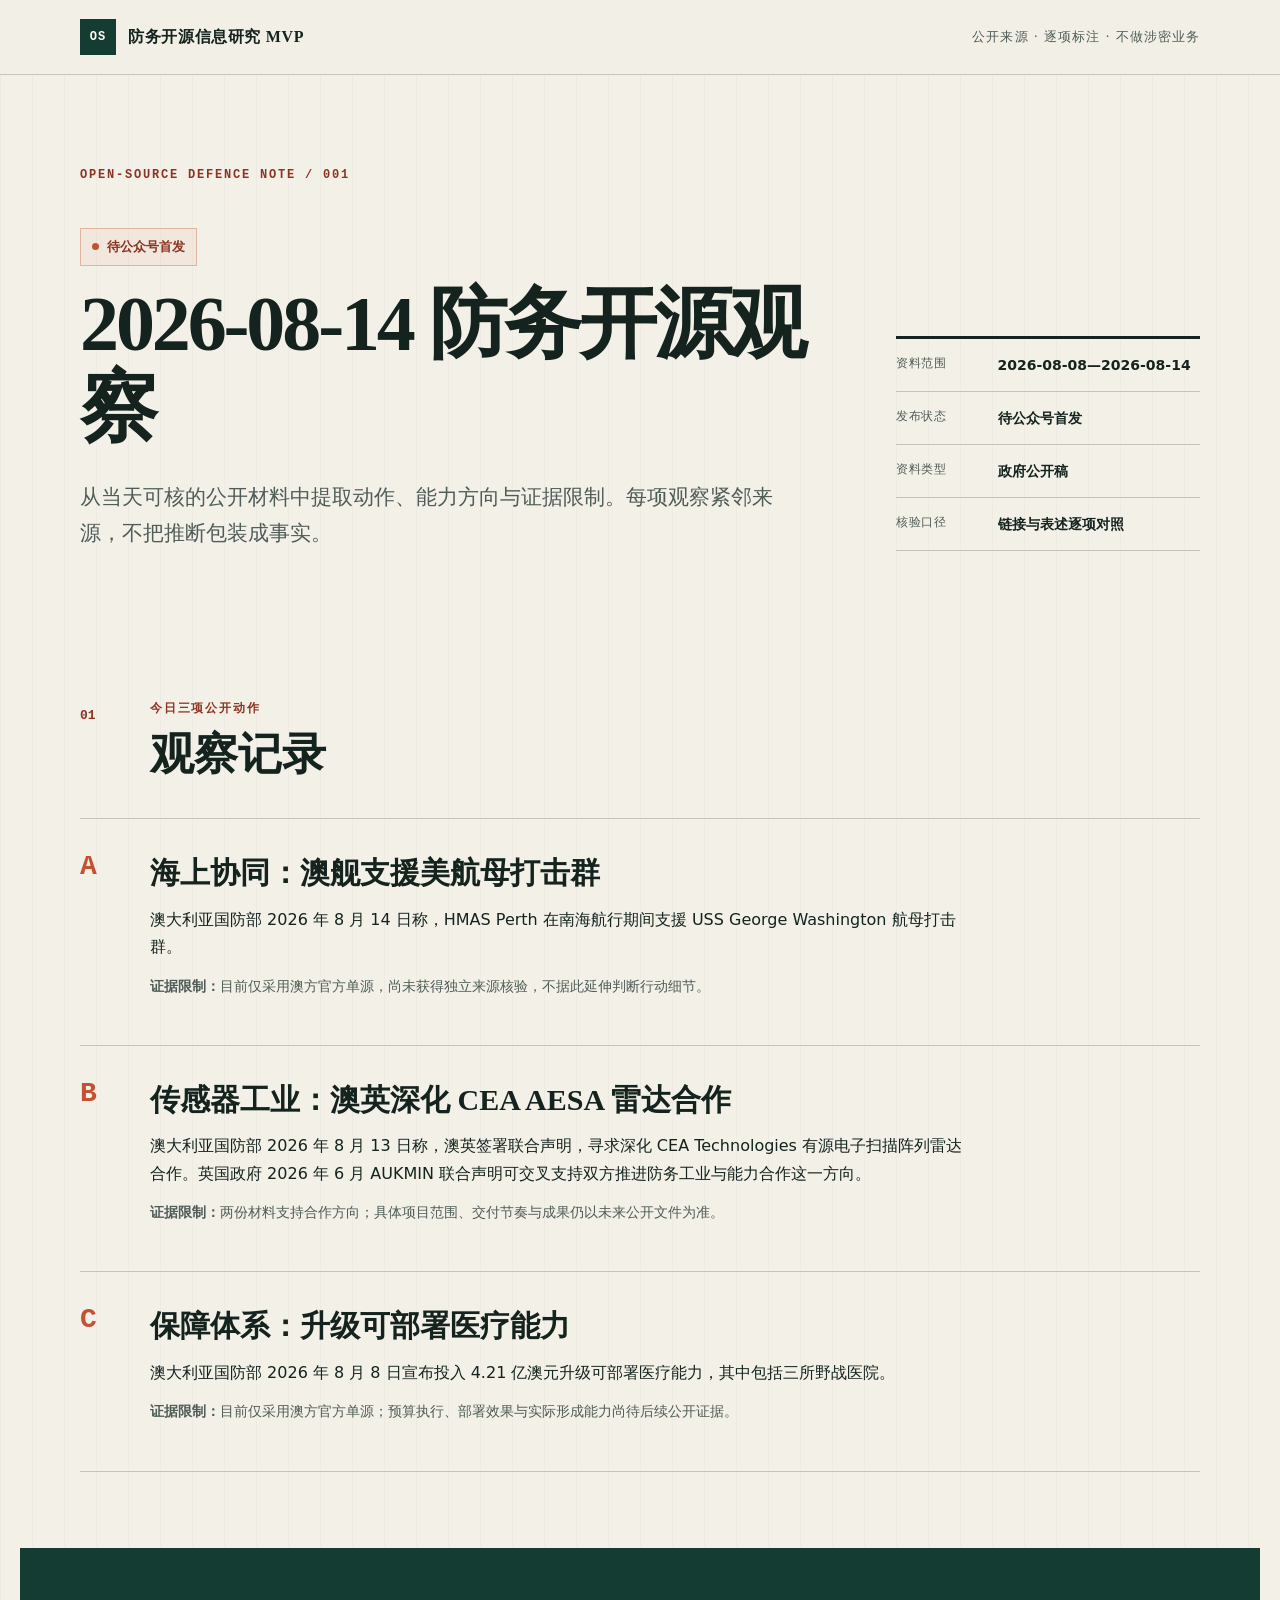
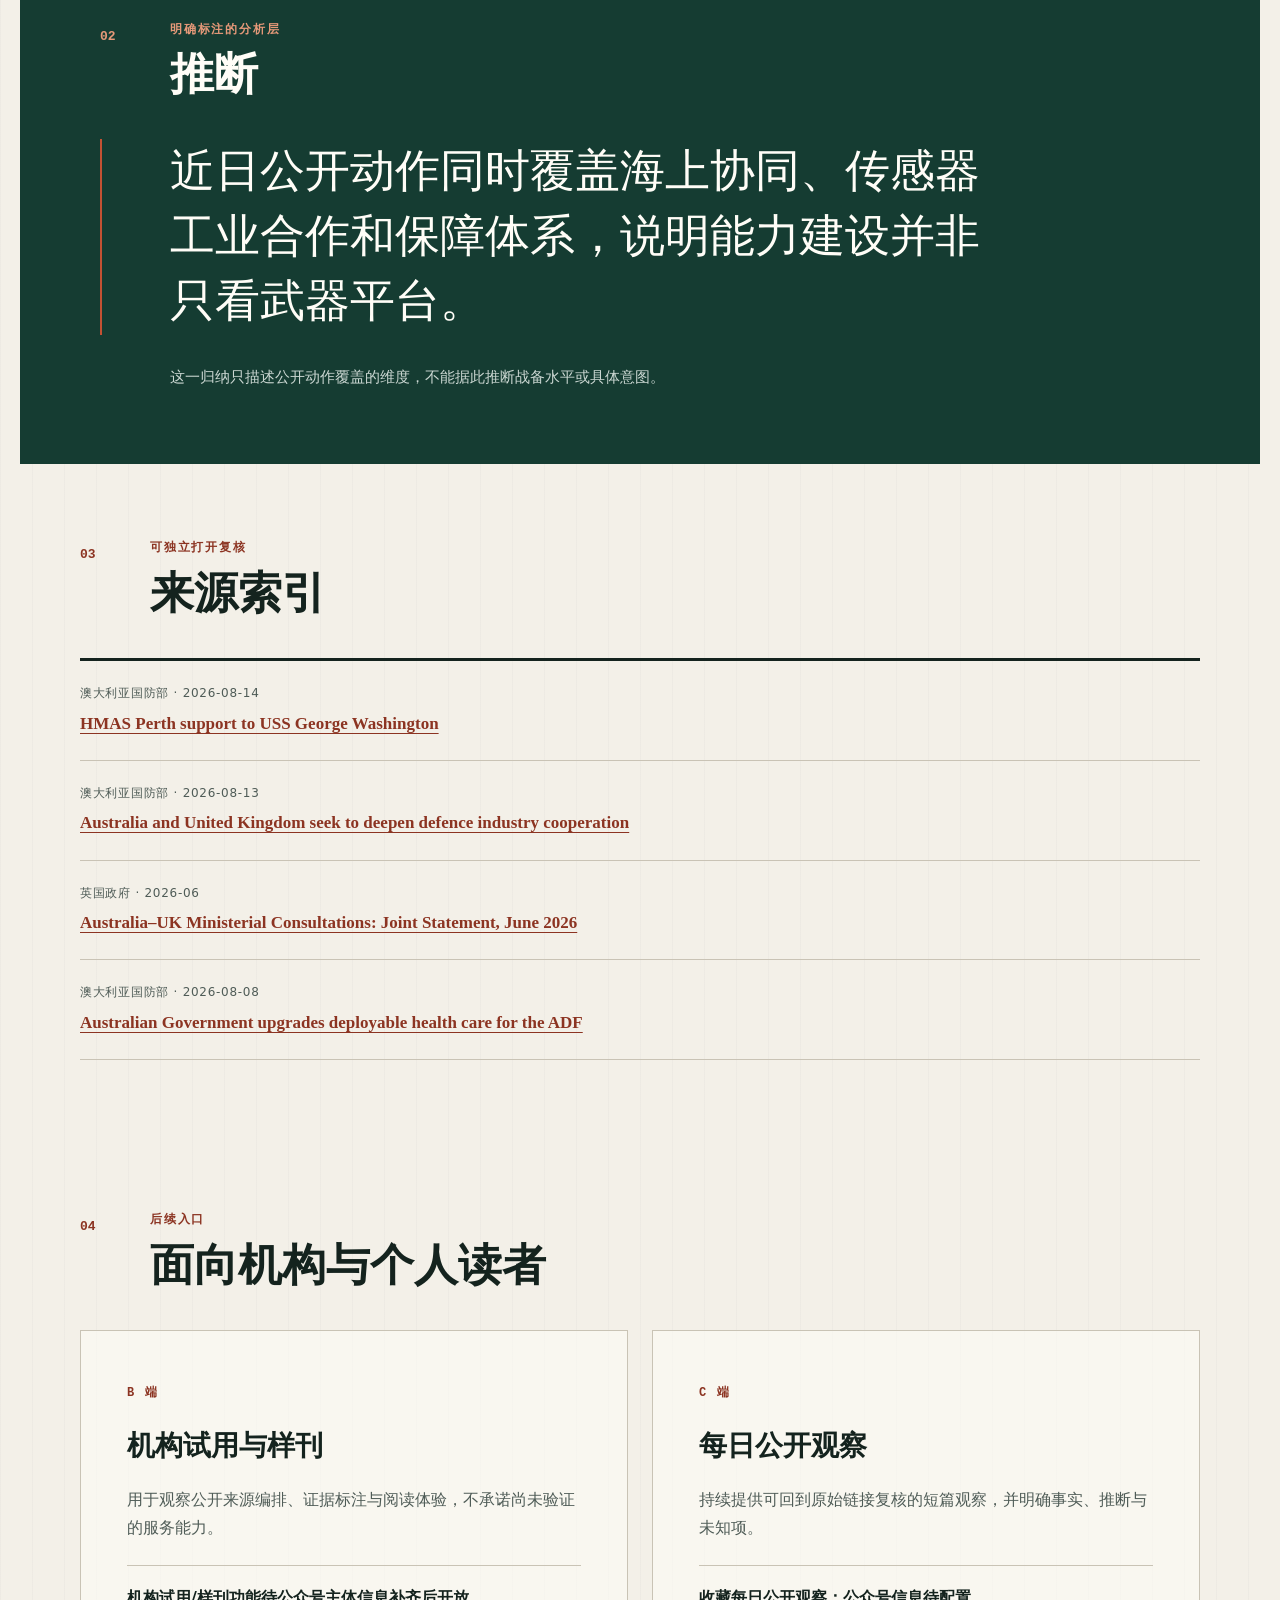
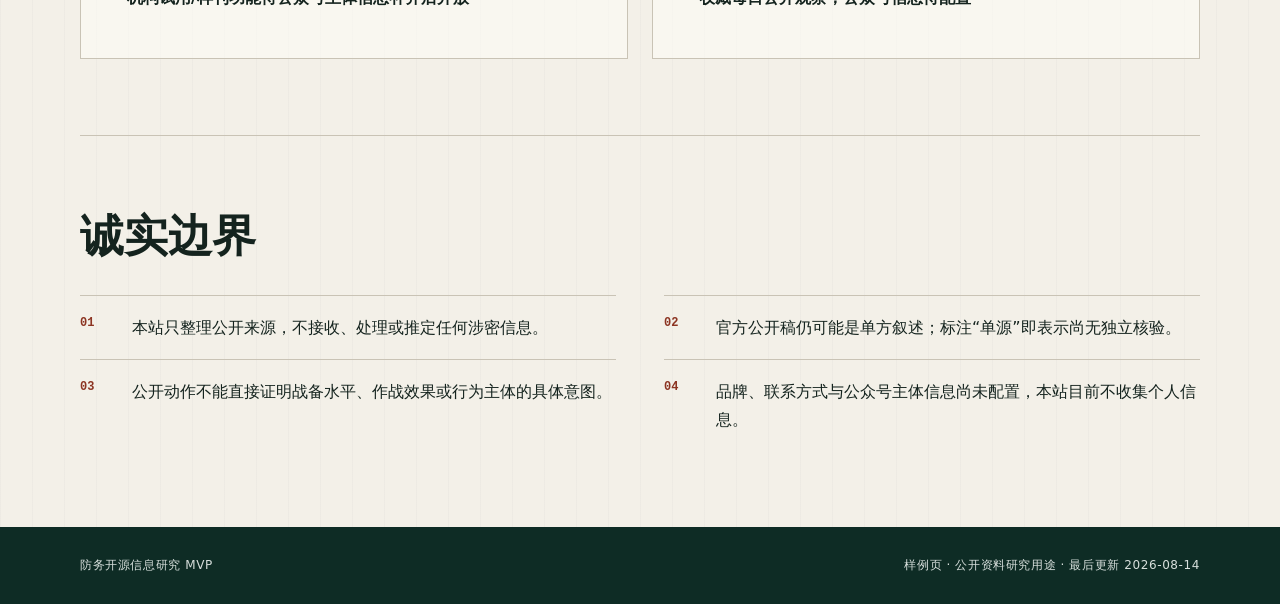
==== index.html @ 27fbdfa4 "Launch public defense research MVP" ====
<!doctype html>
<html lang="zh-CN">
<head>
  <meta charset="utf-8">
  <meta name="viewport" content="width=device-width, initial-scale=1">
  <meta name="description" content="防务开源信息研究 MVP：公开来源、逐项标注、明确事实与推断边界。">
  <meta name="referrer" content="no-referrer">
  <meta http-equiv="Content-Security-Policy" content="default-src 'none'; style-src 'self'; img-src 'self' data:; base-uri 'none'; form-action 'none'; object-src 'none'; frame-ancestors 'none'; upgrade-insecure-requests">
  <title>防务开源信息研究 MVP</title>
  <link rel="icon" href="data:,">
  <link rel="stylesheet" href="assets/site.css">
</head>
<body>
  <header class="site-header">
    <div class="shell header-inner">
      <div class="wordmark" aria-label="防务开源信息研究 MVP">
        <span class="wordmark-mark" aria-hidden="true">OS</span>
        <span>防务开源信息研究 MVP</span>
      </div>
      <span class="header-note">公开来源 · 逐项标注 · 不做涉密业务</span>
    </div>
  </header>

  <main id="main">
    <section class="hero shell" aria-labelledby="edition-title">
      <div class="eyebrow">OPEN-SOURCE DEFENCE NOTE / 001</div>
      <div class="hero-grid">
        <div>
          <p class="status-line"><span class="status-dot" aria-hidden="true"></span>待公众号首发</p>
          <h1 id="edition-title"><span class="title-date">2026-08-14</span> <span class="title-topic">防务开源观察</span></h1>
          <p class="hero-deck">从当天可核的公开材料中提取动作、能力方向与证据限制。每项观察紧邻来源，不把推断包装成事实。</p>
        </div>
        <dl class="edition-meta">
          <div><dt>资料范围</dt><dd>2026-08-08—2026-08-14</dd></div>
          <div><dt>发布状态</dt><dd>待公众号首发</dd></div>
          <div><dt>资料类型</dt><dd>政府公开稿</dd></div>
          <div><dt>核验口径</dt><dd>链接与表述逐项对照</dd></div>
        </dl>
      </div>
    </section>

    <section class="brief shell" aria-labelledby="observations-title">
      <div class="section-heading">
        <span>01</span>
        <div>
          <p class="kicker">今日三项公开动作</p>
          <h2 id="observations-title">观察记录</h2>
        </div>
      </div>

      <article class="observation">
        <div class="observation-index">A</div>
        <div class="observation-body">
          <h3>海上协同：澳舰支援美航母打击群</h3>
          <p>澳大利亚国防部 2026 年 8 月 14 日称，HMAS Perth 在南海航行期间支援 USS George Washington 航母打击群。</p>
          <p class="evidence-limit"><strong>证据限制：</strong>目前仅采用澳方官方单源，尚未获得独立来源核验，不据此延伸判断行动细节。</p>
        </div>
      </article>

      <article class="observation">
        <div class="observation-index">B</div>
        <div class="observation-body">
          <h3>传感器工业：澳英深化 CEA AESA 雷达合作</h3>
          <p>澳大利亚国防部 2026 年 8 月 13 日称，澳英签署联合声明，寻求深化 CEA Technologies 有源电子扫描阵列雷达合作。英国政府 2026 年 6 月 AUKMIN 联合声明可交叉支持双方推进防务工业与能力合作这一方向。</p>
          <p class="evidence-limit"><strong>证据限制：</strong>两份材料支持合作方向；具体项目范围、交付节奏与成果仍以未来公开文件为准。</p>
        </div>
      </article>

      <article class="observation">
        <div class="observation-index">C</div>
        <div class="observation-body">
          <h3>保障体系：升级可部署医疗能力</h3>
          <p>澳大利亚国防部 2026 年 8 月 8 日宣布投入 4.21 亿澳元升级可部署医疗能力，其中包括三所野战医院。</p>
          <p class="evidence-limit"><strong>证据限制：</strong>目前仅采用澳方官方单源；预算执行、部署效果与实际形成能力尚待后续公开证据。</p>
        </div>
      </article>
    </section>

    <section class="inference shell" aria-labelledby="inference-title">
      <div class="section-heading light-heading">
        <span>02</span>
        <div>
          <p class="kicker">明确标注的分析层</p>
          <h2 id="inference-title">推断</h2>
        </div>
      </div>
      <blockquote>
        <p>近日公开动作同时覆盖海上协同、传感器工业合作和保障体系，说明能力建设并非只看武器平台。</p>
      </blockquote>
      <p class="inference-limit">这一归纳只描述公开动作覆盖的维度，不能据此推断战备水平或具体意图。</p>
    </section>

    <section class="sources shell" aria-labelledby="sources-title">
      <div class="section-heading">
        <span>03</span>
        <div>
          <p class="kicker">可独立打开复核</p>
          <h2 id="sources-title">来源索引</h2>
        </div>
      </div>
      <ol class="source-list">
        <li>
          <span class="source-org">澳大利亚国防部 · 2026-08-14</span>
          <a href="https://www.defence.gov.au/news-events/releases/2026-08-14/hmas-perth-support-uss-george-washington" target="_blank" rel="noreferrer noopener">HMAS Perth support to USS George Washington</a>
        </li>
        <li>
          <span class="source-org">澳大利亚国防部 · 2026-08-13</span>
          <a href="https://www.defence.gov.au/news-events/releases/2026-08-13/australia-united-kingdom-seek-deepen-defence-industry-cooperation" target="_blank" rel="noreferrer noopener">Australia and United Kingdom seek to deepen defence industry cooperation</a>
        </li>
        <li>
          <span class="source-org">英国政府 · 2026-06</span>
          <a href="https://www.gov.uk/government/publications/australia-uk-ministerial-consultations-joint-statement-june-2026/australia-uk-ministerial-consultations-joint-statement-june-2026" target="_blank" rel="noreferrer noopener">Australia–UK Ministerial Consultations: Joint Statement, June 2026</a>
        </li>
        <li>
          <span class="source-org">澳大利亚国防部 · 2026-08-08</span>
          <a href="https://www.defence.gov.au/news-events/releases/2026-08-08/australian-government-revolutionises-life-saving-deployable-health-care-australian-defence-force" target="_blank" rel="noreferrer noopener">Australian Government upgrades deployable health care for the ADF</a>
        </li>
      </ol>
    </section>

    <section class="audiences shell" aria-labelledby="audiences-title">
      <div class="section-heading">
        <span>04</span>
        <div>
          <p class="kicker">后续入口</p>
          <h2 id="audiences-title">面向机构与个人读者</h2>
        </div>
      </div>
      <div class="audience-grid">
        <article class="audience-card" id="for-business" aria-labelledby="business-title">
          <span class="audience-label">B 端</span>
          <h3 id="business-title">机构试用与样刊</h3>
          <p>用于观察公开来源编排、证据标注与阅读体验，不承诺尚未验证的服务能力。</p>
          <p class="cta-state">机构试用/样刊功能待公众号主体信息补齐后开放</p>
        </article>
        <article class="audience-card" id="for-readers" aria-labelledby="readers-title">
          <span class="audience-label">C 端</span>
          <h3 id="readers-title">每日公开观察</h3>
          <p>持续提供可回到原始链接复核的短篇观察，并明确事实、推断与未知项。</p>
          <p class="cta-state">收藏每日公开观察；公众号信息待配置</p>
        </article>
      </div>
    </section>

    <section class="boundaries shell" aria-labelledby="boundaries-title">
      <h2 id="boundaries-title">诚实边界</h2>
      <div class="boundary-grid">
        <p><span>01</span>本站只整理公开来源，不接收、处理或推定任何涉密信息。</p>
        <p><span>02</span>官方公开稿仍可能是单方叙述；标注“单源”即表示尚无独立核验。</p>
        <p><span>03</span>公开动作不能直接证明战备水平、作战效果或行为主体的具体意图。</p>
        <p><span>04</span>品牌、联系方式与公众号主体信息尚未配置，本站目前不收集个人信息。</p>
      </div>
    </section>
  </main>

  <footer class="site-footer">
    <div class="shell">
      <p>防务开源信息研究 MVP</p>
      <p>样例页 · 公开资料研究用途 · 最后更新 2026-08-14</p>
    </div>
  </footer>
</body>
</html>
---- assets/site.css ----
:root {
  color-scheme: light;
  --ink: #14231e;
  --ink-soft: #4f5c57;
  --paper: #f3f0e8;
  --paper-deep: #e7e2d6;
  --line: #c9c3b5;
  --accent: #c45133;
  --accent-dark: #8c3422;
  --forest: #153c32;
  --white: #fffdf7;
  --shell: 1120px;
}

* { box-sizing: border-box; }

html { scroll-behavior: smooth; }

body {
  margin: 0;
  color: var(--ink);
  background:
    linear-gradient(90deg, rgba(20, 35, 30, .025) 1px, transparent 1px) 0 0 / 32px 32px,
    var(--paper);
  font-family: "Noto Sans SC", "Microsoft YaHei", system-ui, sans-serif;
  line-height: 1.72;
}

a {
  color: var(--accent-dark);
  text-underline-offset: .22em;
  text-decoration-thickness: 1px;
}

a:hover { color: var(--accent); }
a:focus-visible { outline: 3px solid var(--accent); outline-offset: 4px; }

.shell {
  width: min(calc(100% - 40px), var(--shell));
  margin-inline: auto;
}

.site-header {
  border-bottom: 1px solid rgba(20, 35, 30, .2);
  background: rgba(243, 240, 232, .96);
}

.header-inner {
  min-height: 74px;
  display: flex;
  align-items: center;
  justify-content: space-between;
  gap: 24px;
}

.wordmark {
  display: flex;
  align-items: center;
  gap: 12px;
  font-family: "Noto Serif SC", SimSun, serif;
  font-weight: 700;
  letter-spacing: .04em;
}

.wordmark-mark {
  display: grid;
  width: 36px;
  height: 36px;
  place-items: center;
  color: var(--white);
  background: var(--forest);
  font-family: ui-monospace, Consolas, monospace;
  font-size: 12px;
  letter-spacing: .08em;
}

.header-note {
  color: var(--ink-soft);
  font-size: 13px;
  letter-spacing: .08em;
}

.hero { padding: 92px 0 74px; }

.eyebrow,
.kicker {
  margin: 0 0 12px;
  color: var(--accent-dark);
  font: 700 12px/1.4 ui-monospace, Consolas, monospace;
  letter-spacing: .15em;
  text-transform: uppercase;
}

.hero-grid {
  display: grid;
  grid-template-columns: minmax(0, 1.55fr) minmax(260px, .65fr);
  gap: clamp(42px, 7vw, 96px);
  align-items: end;
}

.status-line {
  display: flex;
  align-items: center;
  gap: 8px;
  width: fit-content;
  margin: 32px 0 16px;
  padding: 7px 11px;
  border: 1px solid rgba(196, 81, 51, .35);
  color: var(--accent-dark);
  background: rgba(196, 81, 51, .06);
  font-size: 13px;
  font-weight: 700;
}

.status-dot {
  width: 7px;
  height: 7px;
  border-radius: 50%;
  background: var(--accent);
}

h1, h2, h3 { font-family: "Noto Serif SC", SimSun, serif; }

h1 {
  max-width: 760px;
  margin: 0;
  font-size: clamp(42px, 7vw, 78px);
  line-height: 1.08;
  letter-spacing: -.04em;
  overflow-wrap: anywhere;
}

.hero-deck {
  max-width: 700px;
  margin: 28px 0 0;
  color: var(--ink-soft);
  font-size: clamp(17px, 2vw, 21px);
}

.edition-meta {
  margin: 0;
  border-top: 3px solid var(--ink);
}

.edition-meta div {
  display: grid;
  grid-template-columns: 84px 1fr;
  gap: 18px;
  padding: 14px 0;
  border-bottom: 1px solid var(--line);
}

.edition-meta dt { color: var(--ink-soft); font-size: 12px; letter-spacing: .08em; }
.edition-meta dd { margin: 0; font-size: 14px; font-weight: 700; }

.brief,
.sources,
.audiences,
.boundaries { padding: 76px 0; }

.section-heading {
  display: grid;
  grid-template-columns: 52px 1fr;
  gap: 18px;
  align-items: start;
  margin-bottom: 38px;
}

.section-heading > span {
  color: var(--accent-dark);
  font: 700 13px/1 ui-monospace, Consolas, monospace;
  padding-top: 8px;
}

.section-heading h2,
.boundaries h2 {
  margin: 0;
  font-size: clamp(29px, 4vw, 44px);
  line-height: 1.15;
}

.observation {
  display: grid;
  grid-template-columns: 52px 1fr;
  gap: 18px;
  padding: 34px 0;
  border-top: 1px solid var(--line);
}

.observation:last-child { border-bottom: 1px solid var(--line); }

.observation-index {
  color: var(--accent);
  font: 700 28px/1 ui-monospace, Consolas, monospace;
}

.observation h3 { margin: 0 0 12px; font-size: clamp(22px, 3vw, 30px); line-height: 1.35; }
.observation p { max-width: 820px; margin: 0 0 13px; }

.evidence-limit {
  color: var(--ink-soft);
  font-size: 14px;
}

.inference {
  position: relative;
  width: min(100%, 1240px);
  padding: 74px max(20px, calc((100% - var(--shell)) / 2));
  color: var(--white);
  background: var(--forest);
}

.light-heading > span,
.light-heading .kicker { color: #e69979; }
.inference h2 { color: var(--white); }

.inference blockquote {
  margin: 0;
  padding-left: 68px;
  border-left: 2px solid var(--accent);
}

.inference blockquote p {
  max-width: 850px;
  margin: 0;
  font-family: "Noto Serif SC", SimSun, serif;
  font-size: clamp(27px, 4vw, 45px);
  line-height: 1.45;
}

.inference-limit {
  max-width: 780px;
  margin: 30px 0 0 70px;
  color: #cbd7d2;
  font-size: 15px;
}

.source-list { margin: 0; padding: 0; list-style: none; border-top: 3px solid var(--ink); }
.source-list li { padding: 22px 0; border-bottom: 1px solid var(--line); }
.source-org { display: block; margin-bottom: 5px; color: var(--ink-soft); font-size: 12px; letter-spacing: .06em; }
.source-list a { font-family: "Noto Serif SC", SimSun, serif; font-size: 17px; font-weight: 700; }

.audience-grid { display: grid; grid-template-columns: 1fr 1fr; gap: 24px; }

.audience-card {
  padding: clamp(28px, 4vw, 46px);
  border: 1px solid var(--line);
  background: rgba(255, 253, 247, .55);
}

.audience-label {
  color: var(--accent-dark);
  font: 700 12px/1 ui-monospace, Consolas, monospace;
  letter-spacing: .14em;
}

.audience-card h3 { margin: 18px 0 10px; font-size: 28px; }
.audience-card > p:not(.cta-state) { color: var(--ink-soft); }

.cta-state {
  margin: 24px 0 0;
  padding-top: 18px;
  border-top: 1px solid var(--line);
  font-weight: 700;
}

.boundaries { border-top: 1px solid var(--line); }
.boundaries h2 { margin-bottom: 32px; }
.boundary-grid { display: grid; grid-template-columns: 1fr 1fr; gap: 0 48px; }
.boundary-grid p { display: grid; grid-template-columns: 38px 1fr; gap: 14px; margin: 0; padding: 18px 0; border-top: 1px solid var(--line); }
.boundary-grid span { color: var(--accent-dark); font: 700 12px/1.6 ui-monospace, Consolas, monospace; }

.site-footer { padding: 28px 0; color: #d7dfdc; background: #0e2c25; }
.site-footer .shell { display: flex; justify-content: space-between; gap: 24px; }
.site-footer p { margin: 0; font-size: 12px; letter-spacing: .05em; }

@media (max-width: 760px) {
  .header-note { display: none; }
  .hero { padding: 62px 0 54px; }
  h1 { font-size: clamp(32px, 9vw, 40px); }
  .title-date,
  .title-topic { display: block; }
  .hero-grid,
  .audience-grid,
  .boundary-grid { grid-template-columns: 1fr; }
  .edition-meta { margin-top: 40px; }
  .brief,
  .sources,
  .audiences,
  .boundaries { padding: 58px 0; }
  .inference blockquote { padding-left: 24px; }
  .inference-limit { margin-left: 26px; }
  .site-footer .shell { flex-direction: column; gap: 6px; }
}

@media (prefers-reduced-motion: reduce) {
  html { scroll-behavior: auto; }
}
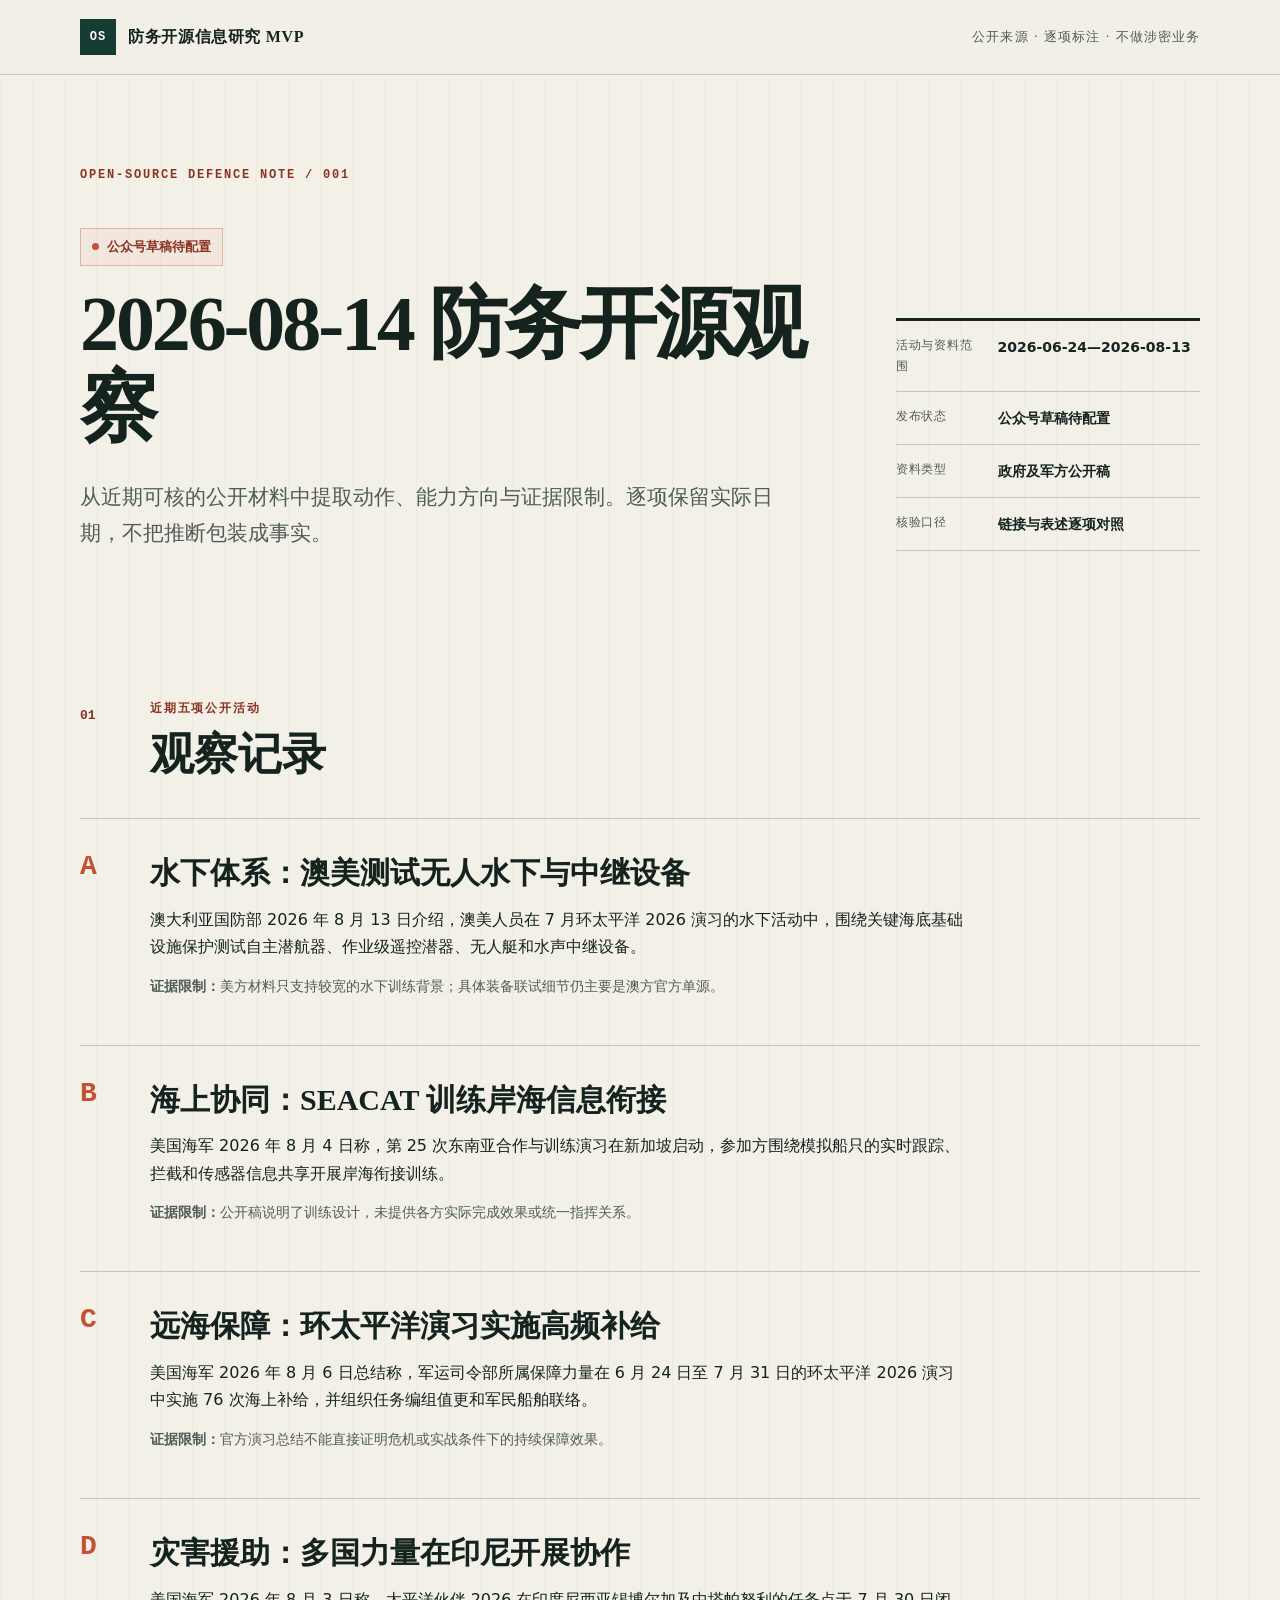
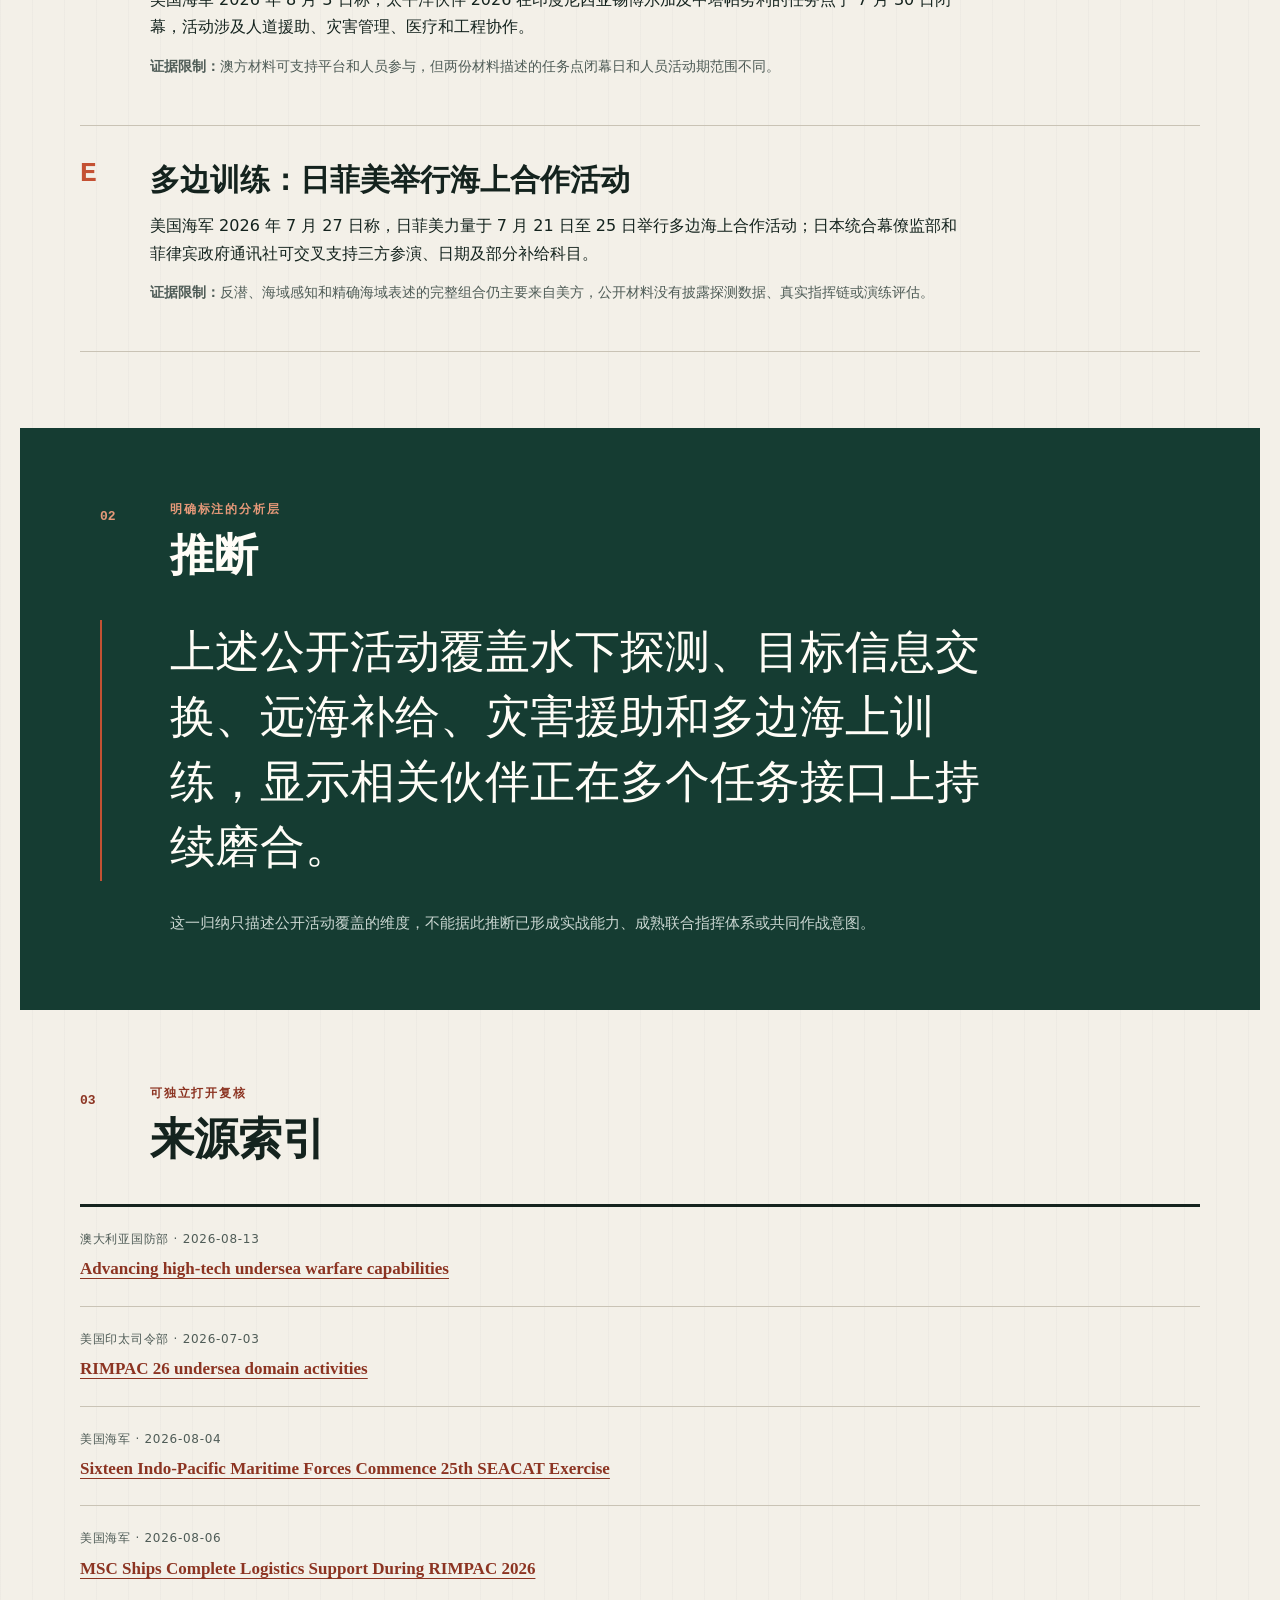
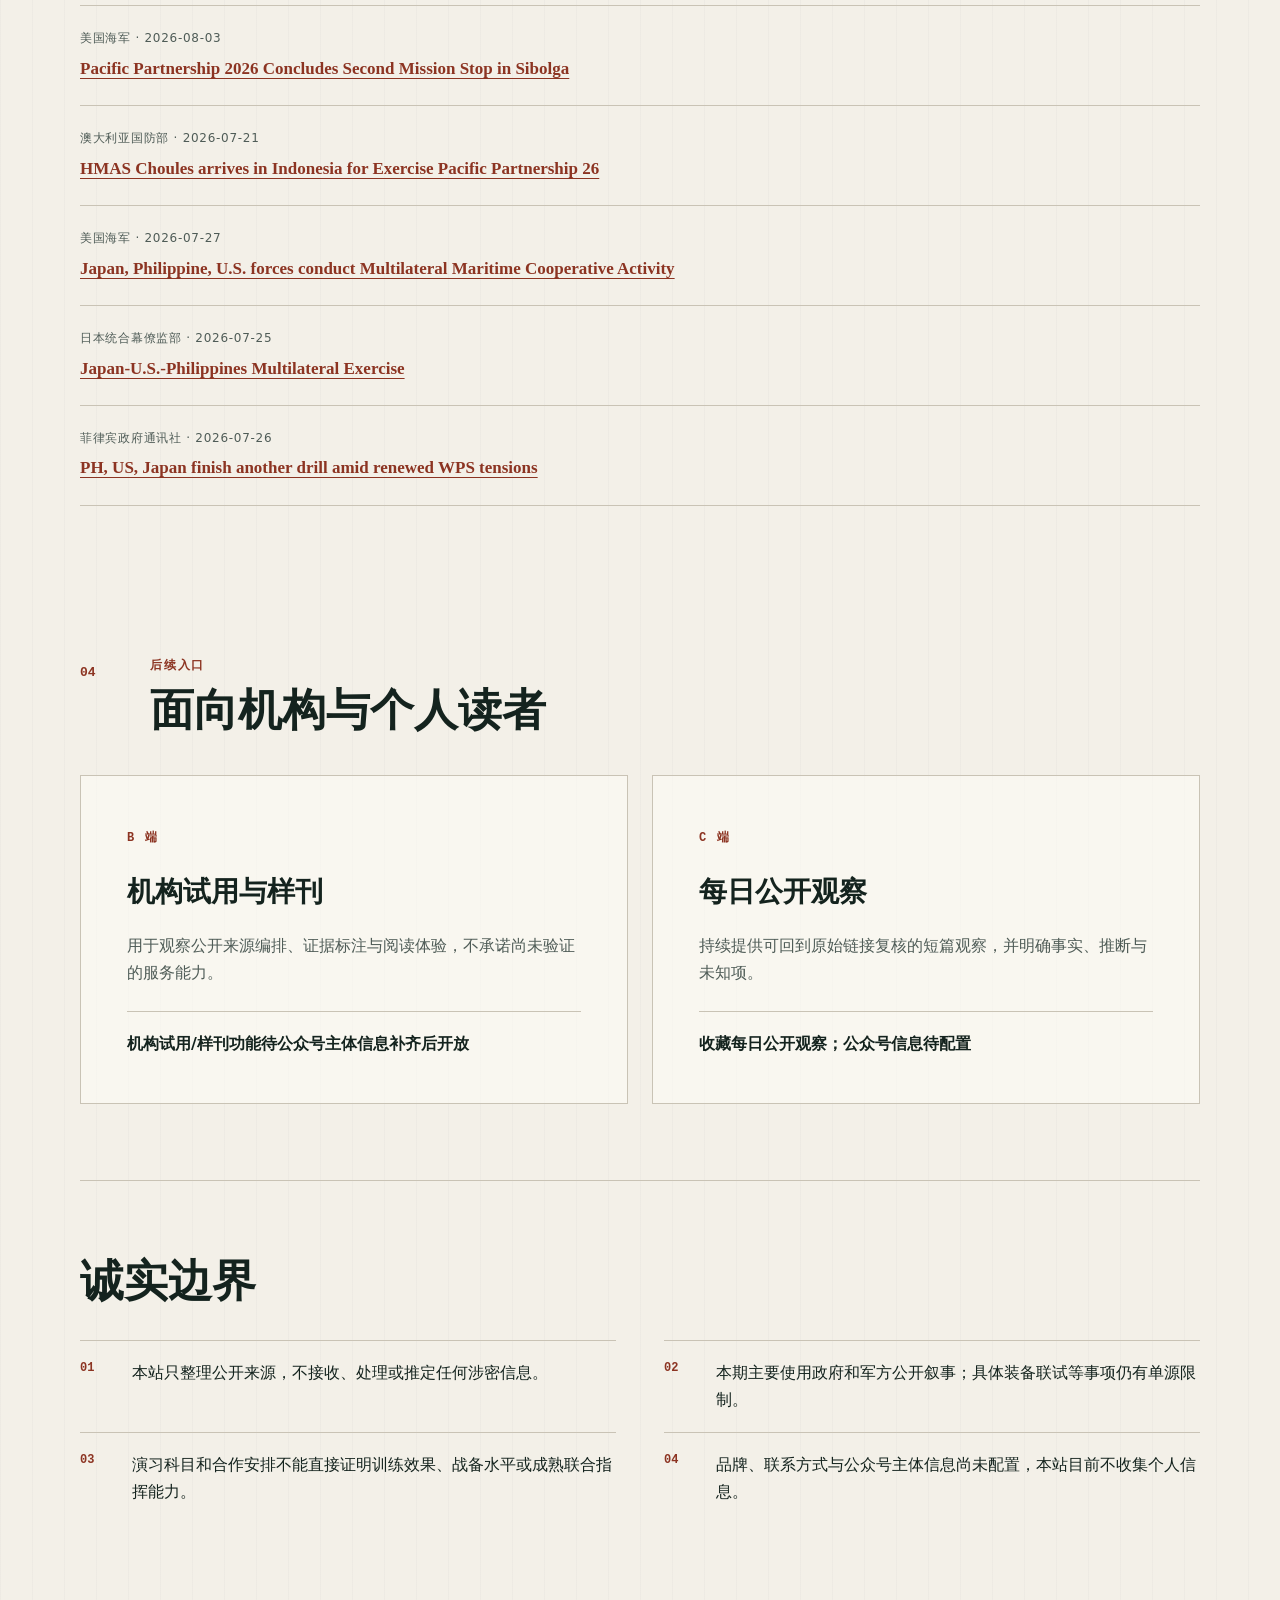
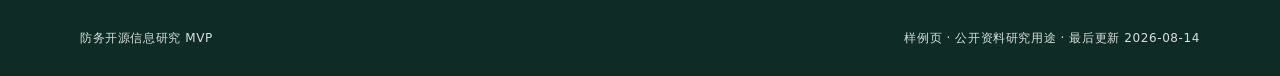
==== commit e1f08e4e: "Update August 14 defense open-source brief" ====
--- a/index.html
+++ b/index.html
@@ -5,7 +5,7 @@
   <meta name="viewport" content="width=device-width, initial-scale=1">
   <meta name="description" content="防务开源信息研究 MVP：公开来源、逐项标注、明确事实与推断边界。">
   <meta name="referrer" content="no-referrer">
-  <meta http-equiv="Content-Security-Policy" content="default-src 'none'; style-src 'self'; img-src 'self' data:; base-uri 'none'; form-action 'none'; object-src 'none'; frame-ancestors 'none'; upgrade-insecure-requests">
+  <meta http-equiv="Content-Security-Policy" content="default-src 'none'; style-src 'self'; img-src 'self' data:; base-uri 'none'; form-action 'none'; object-src 'none'; upgrade-insecure-requests">
   <title>防务开源信息研究 MVP</title>
   <link rel="icon" href="data:,">
   <link rel="stylesheet" href="assets/site.css">
@@ -26,14 +26,14 @@
       <div class="eyebrow">OPEN-SOURCE DEFENCE NOTE / 001</div>
       <div class="hero-grid">
         <div>
-          <p class="status-line"><span class="status-dot" aria-hidden="true"></span>待公众号首发</p>
+          <p class="status-line"><span class="status-dot" aria-hidden="true"></span>公众号草稿待配置</p>
           <h1 id="edition-title"><span class="title-date">2026-08-14</span> <span class="title-topic">防务开源观察</span></h1>
-          <p class="hero-deck">从当天可核的公开材料中提取动作、能力方向与证据限制。每项观察紧邻来源，不把推断包装成事实。</p>
+          <p class="hero-deck">从近期可核的公开材料中提取动作、能力方向与证据限制。逐项保留实际日期，不把推断包装成事实。</p>
         </div>
         <dl class="edition-meta">
-          <div><dt>资料范围</dt><dd>2026-08-08—2026-08-14</dd></div>
-          <div><dt>发布状态</dt><dd>待公众号首发</dd></div>
-          <div><dt>资料类型</dt><dd>政府公开稿</dd></div>
+          <div><dt>活动与资料范围</dt><dd>2026-06-24—2026-08-13</dd></div>
+          <div><dt>发布状态</dt><dd>公众号草稿待配置</dd></div>
+          <div><dt>资料类型</dt><dd>政府及军方公开稿</dd></div>
           <div><dt>核验口径</dt><dd>链接与表述逐项对照</dd></div>
         </dl>
       </div>
@@ -43,7 +43,7 @@
       <div class="section-heading">
         <span>01</span>
         <div>
-          <p class="kicker">今日三项公开动作</p>
+          <p class="kicker">近期五项公开活动</p>
           <h2 id="observations-title">观察记录</h2>
         </div>
       </div>
@@ -51,27 +51,45 @@
       <article class="observation">
         <div class="observation-index">A</div>
         <div class="observation-body">
-          <h3>海上协同：澳舰支援美航母打击群</h3>
-          <p>澳大利亚国防部 2026 年 8 月 14 日称，HMAS Perth 在南海航行期间支援 USS George Washington 航母打击群。</p>
-          <p class="evidence-limit"><strong>证据限制：</strong>目前仅采用澳方官方单源，尚未获得独立来源核验，不据此延伸判断行动细节。</p>
+          <h3>水下体系：澳美测试无人水下与中继设备</h3>
+          <p>澳大利亚国防部 2026 年 8 月 13 日介绍，澳美人员在 7 月环太平洋 2026 演习的水下活动中，围绕关键海底基础设施保护测试自主潜航器、作业级遥控潜器、无人艇和水声中继设备。</p>
+          <p class="evidence-limit"><strong>证据限制：</strong>美方材料只支持较宽的水下训练背景；具体装备联试细节仍主要是澳方官方单源。</p>
         </div>
       </article>
 
       <article class="observation">
         <div class="observation-index">B</div>
         <div class="observation-body">
-          <h3>传感器工业：澳英深化 CEA AESA 雷达合作</h3>
-          <p>澳大利亚国防部 2026 年 8 月 13 日称，澳英签署联合声明，寻求深化 CEA Technologies 有源电子扫描阵列雷达合作。英国政府 2026 年 6 月 AUKMIN 联合声明可交叉支持双方推进防务工业与能力合作这一方向。</p>
-          <p class="evidence-limit"><strong>证据限制：</strong>两份材料支持合作方向；具体项目范围、交付节奏与成果仍以未来公开文件为准。</p>
+          <h3>海上协同：SEACAT 训练岸海信息衔接</h3>
+          <p>美国海军 2026 年 8 月 4 日称，第 25 次东南亚合作与训练演习在新加坡启动，参加方围绕模拟船只的实时跟踪、拦截和传感器信息共享开展岸海衔接训练。</p>
+          <p class="evidence-limit"><strong>证据限制：</strong>公开稿说明了训练设计，未提供各方实际完成效果或统一指挥关系。</p>
         </div>
       </article>
 
       <article class="observation">
         <div class="observation-index">C</div>
         <div class="observation-body">
-          <h3>保障体系：升级可部署医疗能力</h3>
-          <p>澳大利亚国防部 2026 年 8 月 8 日宣布投入 4.21 亿澳元升级可部署医疗能力，其中包括三所野战医院。</p>
-          <p class="evidence-limit"><strong>证据限制：</strong>目前仅采用澳方官方单源；预算执行、部署效果与实际形成能力尚待后续公开证据。</p>
+          <h3>远海保障：环太平洋演习实施高频补给</h3>
+          <p>美国海军 2026 年 8 月 6 日总结称，军运司令部所属保障力量在 6 月 24 日至 7 月 31 日的环太平洋 2026 演习中实施 76 次海上补给，并组织任务编组值更和军民船舶联络。</p>
+          <p class="evidence-limit"><strong>证据限制：</strong>官方演习总结不能直接证明危机或实战条件下的持续保障效果。</p>
+        </div>
+      </article>
+
+      <article class="observation">
+        <div class="observation-index">D</div>
+        <div class="observation-body">
+          <h3>灾害援助：多国力量在印尼开展协作</h3>
+          <p>美国海军 2026 年 8 月 3 日称，太平洋伙伴 2026 在印度尼西亚锡博尔加及中塔帕努利的任务点于 7 月 30 日闭幕，活动涉及人道援助、灾害管理、医疗和工程协作。</p>
+          <p class="evidence-limit"><strong>证据限制：</strong>澳方材料可支持平台和人员参与，但两份材料描述的任务点闭幕日和人员活动期范围不同。</p>
+        </div>
+      </article>
+
+      <article class="observation">
+        <div class="observation-index">E</div>
+        <div class="observation-body">
+          <h3>多边训练：日菲美举行海上合作活动</h3>
+          <p>美国海军 2026 年 7 月 27 日称，日菲美力量于 7 月 21 日至 25 日举行多边海上合作活动；日本统合幕僚监部和菲律宾政府通讯社可交叉支持三方参演、日期及部分补给科目。</p>
+          <p class="evidence-limit"><strong>证据限制：</strong>反潜、海域感知和精确海域表述的完整组合仍主要来自美方，公开材料没有披露探测数据、真实指挥链或演练评估。</p>
         </div>
       </article>
     </section>
@@ -85,9 +103,9 @@
         </div>
       </div>
       <blockquote>
-        <p>近日公开动作同时覆盖海上协同、传感器工业合作和保障体系，说明能力建设并非只看武器平台。</p>
+        <p>上述公开活动覆盖水下探测、目标信息交换、远海补给、灾害援助和多边海上训练，显示相关伙伴正在多个任务接口上持续磨合。</p>
       </blockquote>
-      <p class="inference-limit">这一归纳只描述公开动作覆盖的维度，不能据此推断战备水平或具体意图。</p>
+      <p class="inference-limit">这一归纳只描述公开活动覆盖的维度，不能据此推断已形成实战能力、成熟联合指挥体系或共同作战意图。</p>
     </section>
 
     <section class="sources shell" aria-labelledby="sources-title">
@@ -100,20 +118,40 @@
       </div>
       <ol class="source-list">
         <li>
-          <span class="source-org">澳大利亚国防部 · 2026-08-14</span>
-          <a href="https://www.defence.gov.au/news-events/releases/2026-08-14/hmas-perth-support-uss-george-washington" target="_blank" rel="noreferrer noopener">HMAS Perth support to USS George Washington</a>
-        </li>
-        <li>
           <span class="source-org">澳大利亚国防部 · 2026-08-13</span>
-          <a href="https://www.defence.gov.au/news-events/releases/2026-08-13/australia-united-kingdom-seek-deepen-defence-industry-cooperation" target="_blank" rel="noreferrer noopener">Australia and United Kingdom seek to deepen defence industry cooperation</a>
-        </li>
-        <li>
-          <span class="source-org">英国政府 · 2026-06</span>
-          <a href="https://www.gov.uk/government/publications/australia-uk-ministerial-consultations-joint-statement-june-2026/australia-uk-ministerial-consultations-joint-statement-june-2026" target="_blank" rel="noreferrer noopener">Australia–UK Ministerial Consultations: Joint Statement, June 2026</a>
-        </li>
-        <li>
-          <span class="source-org">澳大利亚国防部 · 2026-08-08</span>
-          <a href="https://www.defence.gov.au/news-events/releases/2026-08-08/australian-government-revolutionises-life-saving-deployable-health-care-australian-defence-force" target="_blank" rel="noreferrer noopener">Australian Government upgrades deployable health care for the ADF</a>
+          <a href="https://www.defence.gov.au/news-events/news/2026-08-13/advancing-high-tech-undersea-warfare-capabilities" target="_blank" rel="noreferrer noopener">Advancing high-tech undersea warfare capabilities</a>
+        </li>
+        <li>
+          <span class="source-org">美国印太司令部 · 2026-07-03</span>
+          <a href="https://www.pacom.mil/Media/News/News-Articles/Article/4535738/rimpac-26-pacific-submarine-force-efforts-to-preserve-undersea-domain-advantage/" target="_blank" rel="noreferrer noopener">RIMPAC 26 undersea domain activities</a>
+        </li>
+        <li>
+          <span class="source-org">美国海军 · 2026-08-04</span>
+          <a href="https://www.navy.mil/Press-Office/News-Stories/display-news/Article/4563391/sixteen-indo-pacific-maritime-forces-commence-25th-seacat-exercise/" target="_blank" rel="noreferrer noopener">Sixteen Indo-Pacific Maritime Forces Commence 25th SEACAT Exercise</a>
+        </li>
+        <li>
+          <span class="source-org">美国海军 · 2026-08-06</span>
+          <a href="https://www.navy.mil/Press-Office/News-Stories/display-news/Article/4565442/msc-ships-complete-logistics-support-during-rimpac-2026/" target="_blank" rel="noreferrer noopener">MSC Ships Complete Logistics Support During RIMPAC 2026</a>
+        </li>
+        <li>
+          <span class="source-org">美国海军 · 2026-08-03</span>
+          <a href="https://www.navy.mil/Press-Office/News-Stories/display-news/Article/4562390/pacific-partnership-2026-concludes-second-mission-stop-in-sibolga-indonesia/" target="_blank" rel="noreferrer noopener">Pacific Partnership 2026 Concludes Second Mission Stop in Sibolga</a>
+        </li>
+        <li>
+          <span class="source-org">澳大利亚国防部 · 2026-07-21</span>
+          <a href="https://www.defence.gov.au/news-events/releases/2026-07-21/hmas-choules-arrives-indonesia-exercise-pacific-partnership-26" target="_blank" rel="noreferrer noopener">HMAS Choules arrives in Indonesia for Exercise Pacific Partnership 26</a>
+        </li>
+        <li>
+          <span class="source-org">美国海军 · 2026-07-27</span>
+          <a href="https://www.navy.mil/Press-Office/News-Stories/display-news/Article/4555970/japan-philippine-us-forces-conduct-multilateral-maritime-cooperative-activity/" target="_blank" rel="noreferrer noopener">Japan, Philippine, U.S. forces conduct Multilateral Maritime Cooperative Activity</a>
+        </li>
+        <li>
+          <span class="source-org">日本统合幕僚监部 · 2026-07-25</span>
+          <a href="https://www.mod.go.jp/js/pdf/2026/p20260725_02e.pdf" target="_blank" rel="noreferrer noopener">Japan-U.S.-Philippines Multilateral Exercise</a>
+        </li>
+        <li>
+          <span class="source-org">菲律宾政府通讯社 · 2026-07-26</span>
+          <a href="https://www.pna.gov.ph/index.php/articles/1280315" target="_blank" rel="noreferrer noopener">PH, US, Japan finish another drill amid renewed WPS tensions</a>
         </li>
       </ol>
     </section>
@@ -146,8 +184,8 @@
       <h2 id="boundaries-title">诚实边界</h2>
       <div class="boundary-grid">
         <p><span>01</span>本站只整理公开来源，不接收、处理或推定任何涉密信息。</p>
-        <p><span>02</span>官方公开稿仍可能是单方叙述；标注“单源”即表示尚无独立核验。</p>
-        <p><span>03</span>公开动作不能直接证明战备水平、作战效果或行为主体的具体意图。</p>
+        <p><span>02</span>本期主要使用政府和军方公开叙事；具体装备联试等事项仍有单源限制。</p>
+        <p><span>03</span>演习科目和合作安排不能直接证明训练效果、战备水平或成熟联合指挥能力。</p>
         <p><span>04</span>品牌、联系方式与公众号主体信息尚未配置，本站目前不收集个人信息。</p>
       </div>
     </section>
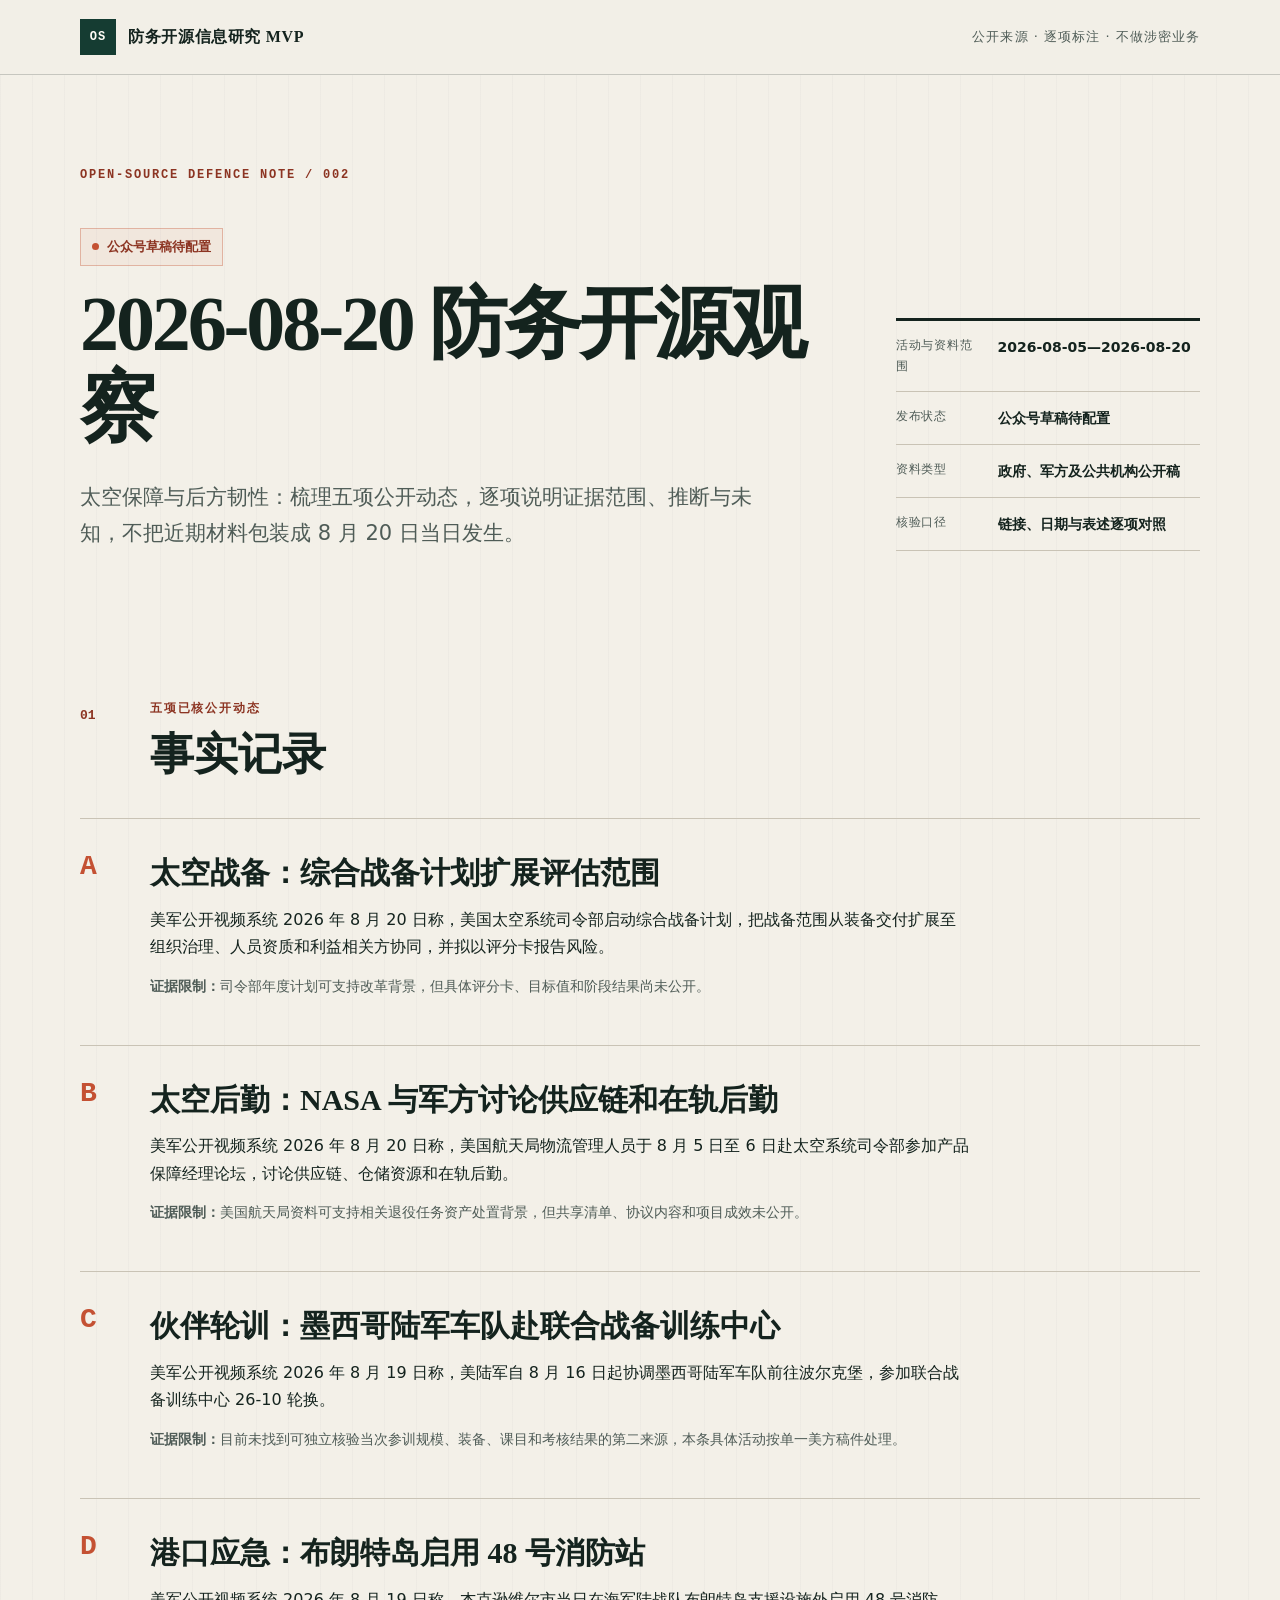
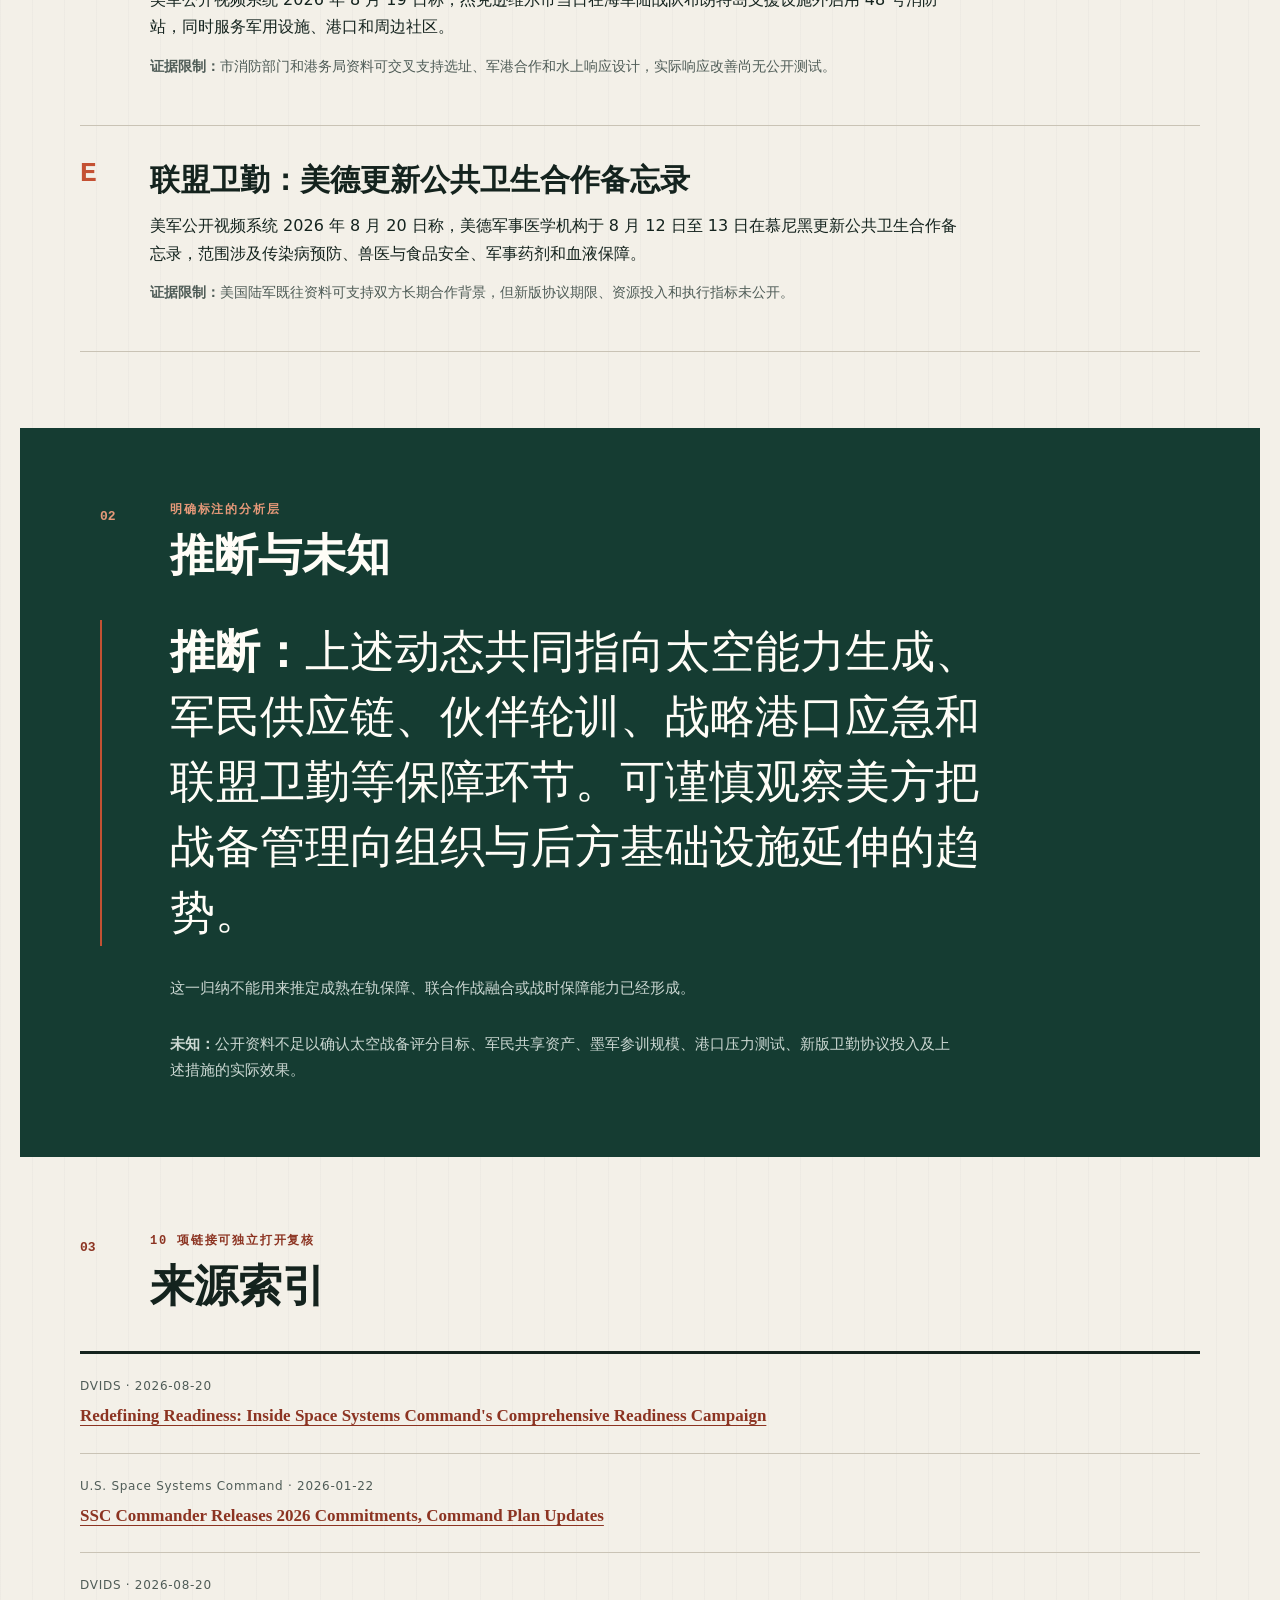
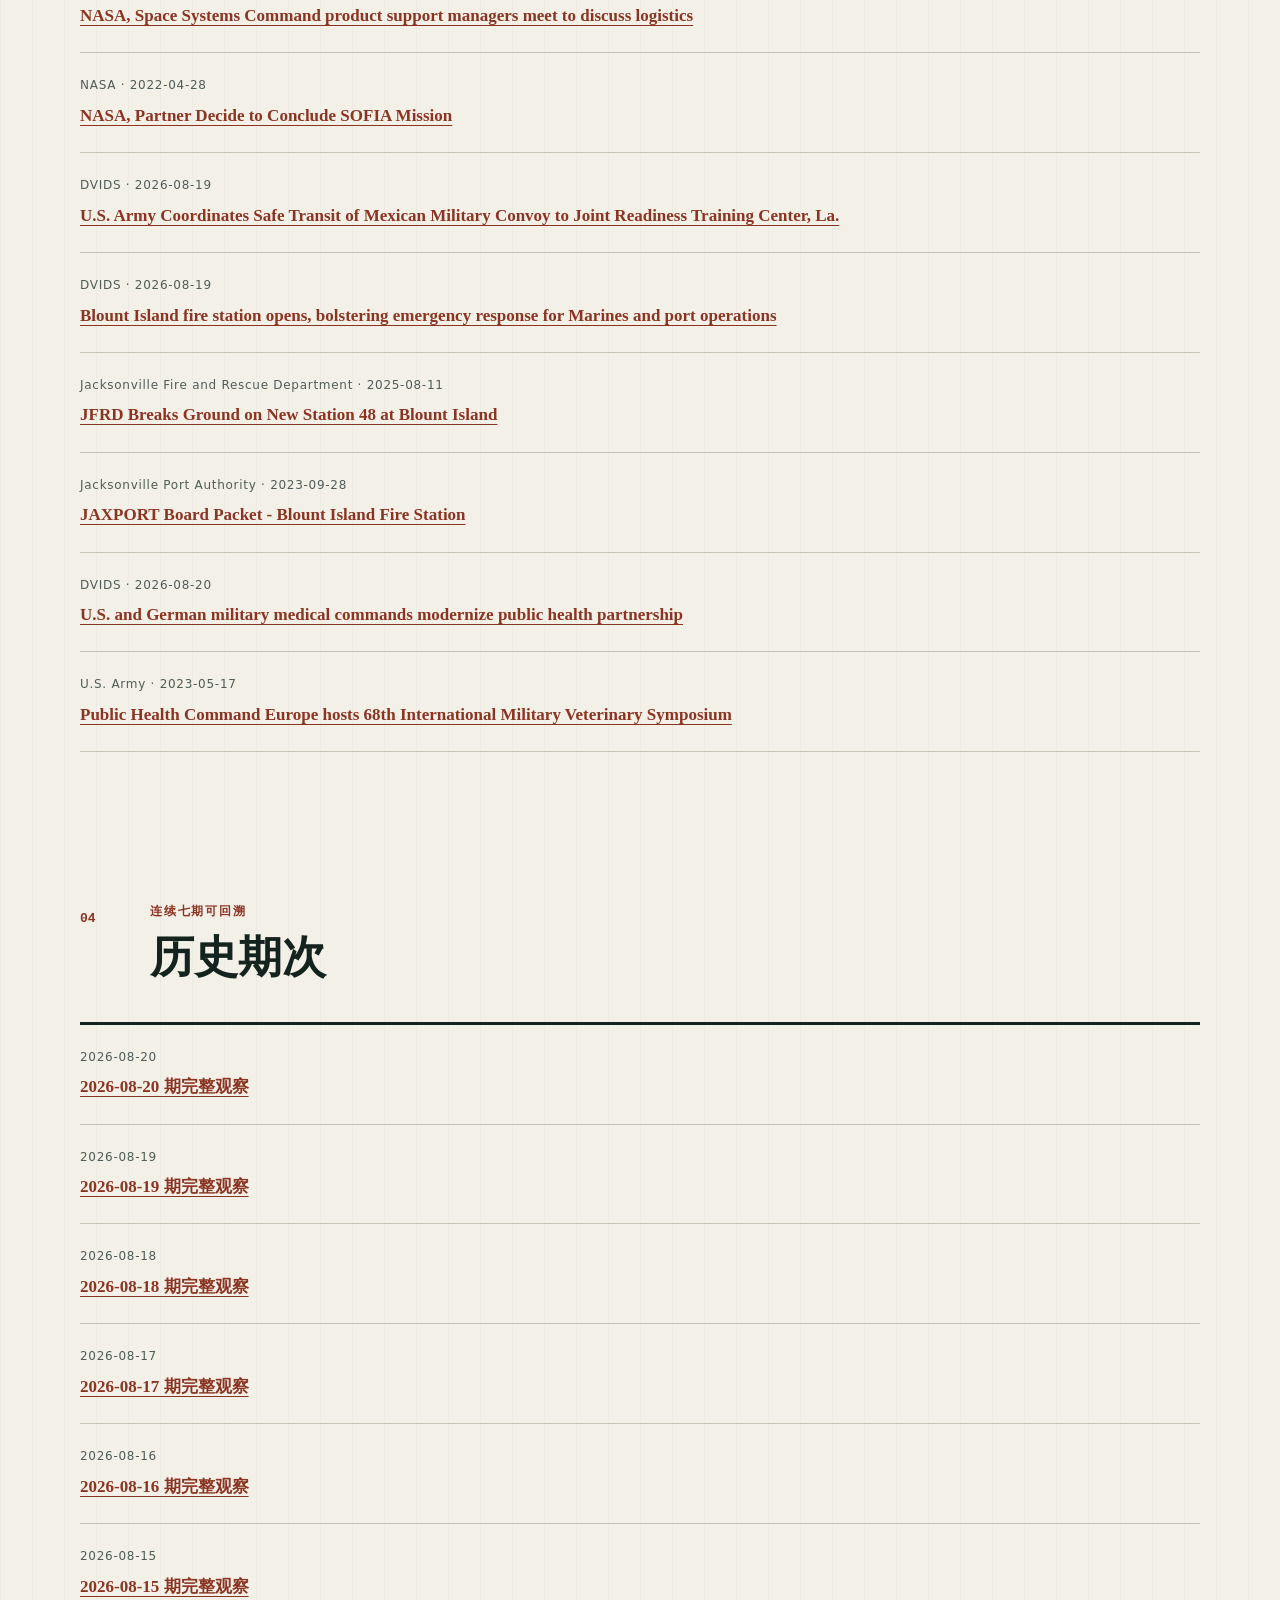
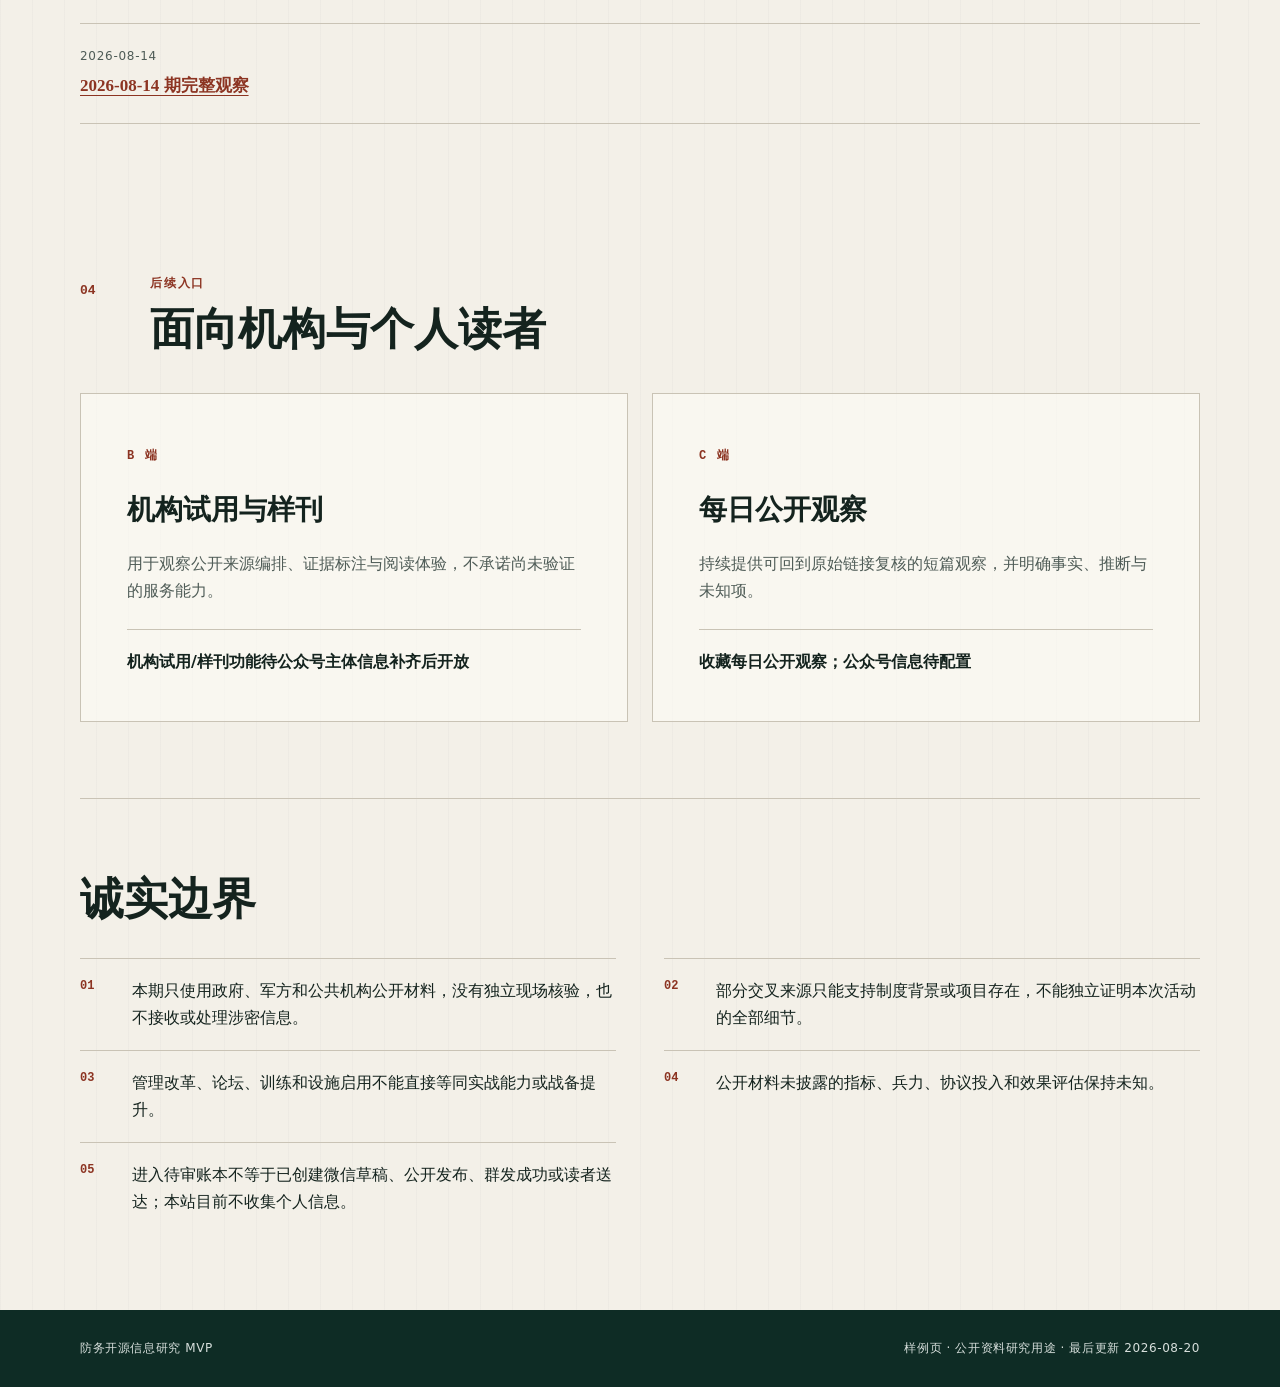
==== commit d025665e: "Publish August 14-20 defense brief archive" ====
--- a/index.html
+++ b/index.html
@@ -23,18 +23,18 @@
 
   <main id="main">
     <section class="hero shell" aria-labelledby="edition-title">
-      <div class="eyebrow">OPEN-SOURCE DEFENCE NOTE / 001</div>
+      <div class="eyebrow">OPEN-SOURCE DEFENCE NOTE / 002</div>
       <div class="hero-grid">
         <div>
           <p class="status-line"><span class="status-dot" aria-hidden="true"></span>公众号草稿待配置</p>
-          <h1 id="edition-title"><span class="title-date">2026-08-14</span> <span class="title-topic">防务开源观察</span></h1>
-          <p class="hero-deck">从近期可核的公开材料中提取动作、能力方向与证据限制。逐项保留实际日期，不把推断包装成事实。</p>
+          <h1 id="edition-title"><span class="title-date">2026-08-20</span> <span class="title-topic">防务开源观察</span></h1>
+          <p class="hero-deck">太空保障与后方韧性：梳理五项公开动态，逐项说明证据范围、推断与未知，不把近期材料包装成 8 月 20 日当日发生。</p>
         </div>
         <dl class="edition-meta">
-          <div><dt>活动与资料范围</dt><dd>2026-06-24—2026-08-13</dd></div>
+          <div><dt>活动与资料范围</dt><dd>2026-08-05—2026-08-20</dd></div>
           <div><dt>发布状态</dt><dd>公众号草稿待配置</dd></div>
-          <div><dt>资料类型</dt><dd>政府及军方公开稿</dd></div>
-          <div><dt>核验口径</dt><dd>链接与表述逐项对照</dd></div>
+          <div><dt>资料类型</dt><dd>政府、军方及公共机构公开稿</dd></div>
+          <div><dt>核验口径</dt><dd>链接、日期与表述逐项对照</dd></div>
         </dl>
       </div>
     </section>
@@ -43,53 +43,53 @@
       <div class="section-heading">
         <span>01</span>
         <div>
-          <p class="kicker">近期五项公开活动</p>
-          <h2 id="observations-title">观察记录</h2>
+          <p class="kicker">五项已核公开动态</p>
+          <h2 id="observations-title">事实记录</h2>
         </div>
       </div>
 
       <article class="observation">
         <div class="observation-index">A</div>
         <div class="observation-body">
-          <h3>水下体系：澳美测试无人水下与中继设备</h3>
-          <p>澳大利亚国防部 2026 年 8 月 13 日介绍，澳美人员在 7 月环太平洋 2026 演习的水下活动中，围绕关键海底基础设施保护测试自主潜航器、作业级遥控潜器、无人艇和水声中继设备。</p>
-          <p class="evidence-limit"><strong>证据限制：</strong>美方材料只支持较宽的水下训练背景；具体装备联试细节仍主要是澳方官方单源。</p>
+          <h3>太空战备：综合战备计划扩展评估范围</h3>
+          <p>美军公开视频系统 2026 年 8 月 20 日称，美国太空系统司令部启动综合战备计划，把战备范围从装备交付扩展至组织治理、人员资质和利益相关方协同，并拟以评分卡报告风险。</p>
+          <p class="evidence-limit"><strong>证据限制：</strong>司令部年度计划可支持改革背景，但具体评分卡、目标值和阶段结果尚未公开。</p>
         </div>
       </article>
 
       <article class="observation">
         <div class="observation-index">B</div>
         <div class="observation-body">
-          <h3>海上协同：SEACAT 训练岸海信息衔接</h3>
-          <p>美国海军 2026 年 8 月 4 日称，第 25 次东南亚合作与训练演习在新加坡启动，参加方围绕模拟船只的实时跟踪、拦截和传感器信息共享开展岸海衔接训练。</p>
-          <p class="evidence-limit"><strong>证据限制：</strong>公开稿说明了训练设计，未提供各方实际完成效果或统一指挥关系。</p>
+          <h3>太空后勤：NASA 与军方讨论供应链和在轨后勤</h3>
+          <p>美军公开视频系统 2026 年 8 月 20 日称，美国航天局物流管理人员于 8 月 5 日至 6 日赴太空系统司令部参加产品保障经理论坛，讨论供应链、仓储资源和在轨后勤。</p>
+          <p class="evidence-limit"><strong>证据限制：</strong>美国航天局资料可支持相关退役任务资产处置背景，但共享清单、协议内容和项目成效未公开。</p>
         </div>
       </article>
 
       <article class="observation">
         <div class="observation-index">C</div>
         <div class="observation-body">
-          <h3>远海保障：环太平洋演习实施高频补给</h3>
-          <p>美国海军 2026 年 8 月 6 日总结称，军运司令部所属保障力量在 6 月 24 日至 7 月 31 日的环太平洋 2026 演习中实施 76 次海上补给，并组织任务编组值更和军民船舶联络。</p>
-          <p class="evidence-limit"><strong>证据限制：</strong>官方演习总结不能直接证明危机或实战条件下的持续保障效果。</p>
+          <h3>伙伴轮训：墨西哥陆军车队赴联合战备训练中心</h3>
+          <p>美军公开视频系统 2026 年 8 月 19 日称，美陆军自 8 月 16 日起协调墨西哥陆军车队前往波尔克堡，参加联合战备训练中心 26-10 轮换。</p>
+          <p class="evidence-limit"><strong>证据限制：</strong>目前未找到可独立核验当次参训规模、装备、课目和考核结果的第二来源，本条具体活动按单一美方稿件处理。</p>
         </div>
       </article>
 
       <article class="observation">
         <div class="observation-index">D</div>
         <div class="observation-body">
-          <h3>灾害援助：多国力量在印尼开展协作</h3>
-          <p>美国海军 2026 年 8 月 3 日称，太平洋伙伴 2026 在印度尼西亚锡博尔加及中塔帕努利的任务点于 7 月 30 日闭幕，活动涉及人道援助、灾害管理、医疗和工程协作。</p>
-          <p class="evidence-limit"><strong>证据限制：</strong>澳方材料可支持平台和人员参与，但两份材料描述的任务点闭幕日和人员活动期范围不同。</p>
+          <h3>港口应急：布朗特岛启用 48 号消防站</h3>
+          <p>美军公开视频系统 2026 年 8 月 19 日称，杰克逊维尔市当日在海军陆战队布朗特岛支援设施外启用 48 号消防站，同时服务军用设施、港口和周边社区。</p>
+          <p class="evidence-limit"><strong>证据限制：</strong>市消防部门和港务局资料可交叉支持选址、军港合作和水上响应设计，实际响应改善尚无公开测试。</p>
         </div>
       </article>
 
       <article class="observation">
         <div class="observation-index">E</div>
         <div class="observation-body">
-          <h3>多边训练：日菲美举行海上合作活动</h3>
-          <p>美国海军 2026 年 7 月 27 日称，日菲美力量于 7 月 21 日至 25 日举行多边海上合作活动；日本统合幕僚监部和菲律宾政府通讯社可交叉支持三方参演、日期及部分补给科目。</p>
-          <p class="evidence-limit"><strong>证据限制：</strong>反潜、海域感知和精确海域表述的完整组合仍主要来自美方，公开材料没有披露探测数据、真实指挥链或演练评估。</p>
+          <h3>联盟卫勤：美德更新公共卫生合作备忘录</h3>
+          <p>美军公开视频系统 2026 年 8 月 20 日称，美德军事医学机构于 8 月 12 日至 13 日在慕尼黑更新公共卫生合作备忘录，范围涉及传染病预防、兽医与食品安全、军事药剂和血液保障。</p>
+          <p class="evidence-limit"><strong>证据限制：</strong>美国陆军既往资料可支持双方长期合作背景，但新版协议期限、资源投入和执行指标未公开。</p>
         </div>
       </article>
     </section>
@@ -99,81 +99,100 @@
         <span>02</span>
         <div>
           <p class="kicker">明确标注的分析层</p>
-          <h2 id="inference-title">推断</h2>
+          <h2 id="inference-title">推断与未知</h2>
         </div>
       </div>
       <blockquote>
-        <p>上述公开活动覆盖水下探测、目标信息交换、远海补给、灾害援助和多边海上训练，显示相关伙伴正在多个任务接口上持续磨合。</p>
+        <p><strong>推断：</strong>上述动态共同指向太空能力生成、军民供应链、伙伴轮训、战略港口应急和联盟卫勤等保障环节。可谨慎观察美方把战备管理向组织与后方基础设施延伸的趋势。</p>
       </blockquote>
-      <p class="inference-limit">这一归纳只描述公开活动覆盖的维度，不能据此推断已形成实战能力、成熟联合指挥体系或共同作战意图。</p>
+      <p class="inference-limit">这一归纳不能用来推定成熟在轨保障、联合作战融合或战时保障能力已经形成。</p>
+      <p class="inference-limit"><strong>未知：</strong>公开资料不足以确认太空战备评分目标、军民共享资产、墨军参训规模、港口压力测试、新版卫勤协议投入及上述措施的实际效果。</p>
     </section>
 
     <section class="sources shell" aria-labelledby="sources-title">
       <div class="section-heading">
         <span>03</span>
         <div>
-          <p class="kicker">可独立打开复核</p>
+          <p class="kicker">10 项链接可独立打开复核</p>
           <h2 id="sources-title">来源索引</h2>
         </div>
       </div>
       <ol class="source-list">
         <li>
-          <span class="source-org">澳大利亚国防部 · 2026-08-13</span>
-          <a href="https://www.defence.gov.au/news-events/news/2026-08-13/advancing-high-tech-undersea-warfare-capabilities" target="_blank" rel="noreferrer noopener">Advancing high-tech undersea warfare capabilities</a>
-        </li>
-        <li>
-          <span class="source-org">美国印太司令部 · 2026-07-03</span>
-          <a href="https://www.pacom.mil/Media/News/News-Articles/Article/4535738/rimpac-26-pacific-submarine-force-efforts-to-preserve-undersea-domain-advantage/" target="_blank" rel="noreferrer noopener">RIMPAC 26 undersea domain activities</a>
-        </li>
-        <li>
-          <span class="source-org">美国海军 · 2026-08-04</span>
-          <a href="https://www.navy.mil/Press-Office/News-Stories/display-news/Article/4563391/sixteen-indo-pacific-maritime-forces-commence-25th-seacat-exercise/" target="_blank" rel="noreferrer noopener">Sixteen Indo-Pacific Maritime Forces Commence 25th SEACAT Exercise</a>
-        </li>
-        <li>
-          <span class="source-org">美国海军 · 2026-08-06</span>
-          <a href="https://www.navy.mil/Press-Office/News-Stories/display-news/Article/4565442/msc-ships-complete-logistics-support-during-rimpac-2026/" target="_blank" rel="noreferrer noopener">MSC Ships Complete Logistics Support During RIMPAC 2026</a>
-        </li>
-        <li>
-          <span class="source-org">美国海军 · 2026-08-03</span>
-          <a href="https://www.navy.mil/Press-Office/News-Stories/display-news/Article/4562390/pacific-partnership-2026-concludes-second-mission-stop-in-sibolga-indonesia/" target="_blank" rel="noreferrer noopener">Pacific Partnership 2026 Concludes Second Mission Stop in Sibolga</a>
-        </li>
-        <li>
-          <span class="source-org">澳大利亚国防部 · 2026-07-21</span>
-          <a href="https://www.defence.gov.au/news-events/releases/2026-07-21/hmas-choules-arrives-indonesia-exercise-pacific-partnership-26" target="_blank" rel="noreferrer noopener">HMAS Choules arrives in Indonesia for Exercise Pacific Partnership 26</a>
-        </li>
-        <li>
-          <span class="source-org">美国海军 · 2026-07-27</span>
-          <a href="https://www.navy.mil/Press-Office/News-Stories/display-news/Article/4555970/japan-philippine-us-forces-conduct-multilateral-maritime-cooperative-activity/" target="_blank" rel="noreferrer noopener">Japan, Philippine, U.S. forces conduct Multilateral Maritime Cooperative Activity</a>
-        </li>
-        <li>
-          <span class="source-org">日本统合幕僚监部 · 2026-07-25</span>
-          <a href="https://www.mod.go.jp/js/pdf/2026/p20260725_02e.pdf" target="_blank" rel="noreferrer noopener">Japan-U.S.-Philippines Multilateral Exercise</a>
-        </li>
-        <li>
-          <span class="source-org">菲律宾政府通讯社 · 2026-07-26</span>
-          <a href="https://www.pna.gov.ph/index.php/articles/1280315" target="_blank" rel="noreferrer noopener">PH, US, Japan finish another drill amid renewed WPS tensions</a>
+          <span class="source-org">DVIDS · 2026-08-20</span>
+          <a href="https://www.dvidshub.net/news/572796/redefining-readiness-inside-space-systems-commands-comprehensive-readiness-campaign" target="_blank" rel="noreferrer noopener">Redefining Readiness: Inside Space Systems Command's Comprehensive Readiness Campaign</a>
+        </li>
+        <li>
+          <span class="source-org">U.S. Space Systems Command · 2026-01-22</span>
+          <a href="https://www.ssc.spaceforce.mil/Newsroom/Article/4385946/ssc-commander-releases-2026-commitments-command-plan-updates" target="_blank" rel="noreferrer noopener">SSC Commander Releases 2026 Commitments, Command Plan Updates</a>
+        </li>
+        <li>
+          <span class="source-org">DVIDS · 2026-08-20</span>
+          <a href="https://www.dvidshub.net/news/572793/nasa-space-systems-command-product-support-managers-meet-discuss-logistics" target="_blank" rel="noreferrer noopener">NASA, Space Systems Command product support managers meet to discuss logistics</a>
+        </li>
+        <li>
+          <span class="source-org">NASA · 2022-04-28</span>
+          <a href="https://www.nasa.gov/centers-and-facilities/armstrong/nasa-partner-decide-to-conclude-sofia-mission/" target="_blank" rel="noreferrer noopener">NASA, Partner Decide to Conclude SOFIA Mission</a>
+        </li>
+        <li>
+          <span class="source-org">DVIDS · 2026-08-19</span>
+          <a href="https://www.dvidshub.net/news/572785/us-army-coordinates-safe-transit-mexican-military-convoy-joint-readiness-training-center-la" target="_blank" rel="noreferrer noopener">U.S. Army Coordinates Safe Transit of Mexican Military Convoy to Joint Readiness Training Center, La.</a>
+        </li>
+        <li>
+          <span class="source-org">DVIDS · 2026-08-19</span>
+          <a href="https://www.dvidshub.net/news/572777/blount-island-fire-station-opens-bolstering-emergency-response-marines-and-port-operations" target="_blank" rel="noreferrer noopener">Blount Island fire station opens, bolstering emergency response for Marines and port operations</a>
+        </li>
+        <li>
+          <span class="source-org">Jacksonville Fire and Rescue Department · 2025-08-11</span>
+          <a href="https://www.myjfrd.com/news/jfrd-breaks-ground-on-new-station-48-at-blount-island" target="_blank" rel="noreferrer noopener">JFRD Breaks Ground on New Station 48 at Blount Island</a>
+        </li>
+        <li>
+          <span class="source-org">Jacksonville Port Authority · 2023-09-28</span>
+          <a href="https://www.jaxport.com/index.php?field-id=7&amp;form-id=4&amp;gf-download=2023%2F09%2FBoard.Packet.2023.09.28.pdf&amp;gv-iframe=true&amp;hash=42d72b599cc5ab5f92950180cfaebc2f3598e1b9ae006e2b716311106970a34a" target="_blank" rel="noreferrer noopener">JAXPORT Board Packet - Blount Island Fire Station</a>
+        </li>
+        <li>
+          <span class="source-org">DVIDS · 2026-08-20</span>
+          <a href="https://www.dvidshub.net/news/572798/us-and-german-military-medical-commands-modernize-public-health-partnership" target="_blank" rel="noreferrer noopener">U.S. and German military medical commands modernize public health partnership</a>
+        </li>
+        <li>
+          <span class="source-org">U.S. Army · 2023-05-17</span>
+          <a href="https://www.army.mil/article/266772/public_health_command_europe_hosts_68th_international_military_veterinary_symposium" target="_blank" rel="noreferrer noopener">Public Health Command Europe hosts 68th International Military Veterinary Symposium</a>
         </li>
       </ol>
     </section>
 
+    <section class="sources shell" aria-labelledby="history-title">
+      <div class="section-heading">
+        <span>04</span>
+        <div>
+          <p class="kicker">连续七期可回溯</p>
+          <h2 id="history-title">历史期次</h2>
+        </div>
+      </div>
+      <ol class="source-list">
+        <li><span class="source-org">2026-08-20</span><a href="editions/2026-08-20/">2026-08-20 期完整观察</a></li>
+        <li><span class="source-org">2026-08-19</span><a href="editions/2026-08-19/">2026-08-19 期完整观察</a></li>
+        <li><span class="source-org">2026-08-18</span><a href="editions/2026-08-18/">2026-08-18 期完整观察</a></li>
+        <li><span class="source-org">2026-08-17</span><a href="editions/2026-08-17/">2026-08-17 期完整观察</a></li>
+        <li><span class="source-org">2026-08-16</span><a href="editions/2026-08-16/">2026-08-16 期完整观察</a></li>
+        <li><span class="source-org">2026-08-15</span><a href="editions/2026-08-15/">2026-08-15 期完整观察</a></li>
+        <li><span class="source-org">2026-08-14</span><a href="editions/2026-08-14/">2026-08-14 期完整观察</a></li>
+      </ol>
+    </section>
+
     <section class="audiences shell" aria-labelledby="audiences-title">
       <div class="section-heading">
         <span>04</span>
-        <div>
-          <p class="kicker">后续入口</p>
-          <h2 id="audiences-title">面向机构与个人读者</h2>
-        </div>
+        <div><p class="kicker">后续入口</p><h2 id="audiences-title">面向机构与个人读者</h2></div>
       </div>
       <div class="audience-grid">
         <article class="audience-card" id="for-business" aria-labelledby="business-title">
-          <span class="audience-label">B 端</span>
-          <h3 id="business-title">机构试用与样刊</h3>
+          <span class="audience-label">B 端</span><h3 id="business-title">机构试用与样刊</h3>
           <p>用于观察公开来源编排、证据标注与阅读体验，不承诺尚未验证的服务能力。</p>
           <p class="cta-state">机构试用/样刊功能待公众号主体信息补齐后开放</p>
         </article>
         <article class="audience-card" id="for-readers" aria-labelledby="readers-title">
-          <span class="audience-label">C 端</span>
-          <h3 id="readers-title">每日公开观察</h3>
+          <span class="audience-label">C 端</span><h3 id="readers-title">每日公开观察</h3>
           <p>持续提供可回到原始链接复核的短篇观察，并明确事实、推断与未知项。</p>
           <p class="cta-state">收藏每日公开观察；公众号信息待配置</p>
         </article>
@@ -183,19 +202,17 @@
     <section class="boundaries shell" aria-labelledby="boundaries-title">
       <h2 id="boundaries-title">诚实边界</h2>
       <div class="boundary-grid">
-        <p><span>01</span>本站只整理公开来源，不接收、处理或推定任何涉密信息。</p>
-        <p><span>02</span>本期主要使用政府和军方公开叙事；具体装备联试等事项仍有单源限制。</p>
-        <p><span>03</span>演习科目和合作安排不能直接证明训练效果、战备水平或成熟联合指挥能力。</p>
-        <p><span>04</span>品牌、联系方式与公众号主体信息尚未配置，本站目前不收集个人信息。</p>
+        <p><span>01</span>本期只使用政府、军方和公共机构公开材料，没有独立现场核验，也不接收或处理涉密信息。</p>
+        <p><span>02</span>部分交叉来源只能支持制度背景或项目存在，不能独立证明本次活动的全部细节。</p>
+        <p><span>03</span>管理改革、论坛、训练和设施启用不能直接等同实战能力或战备提升。</p>
+        <p><span>04</span>公开材料未披露的指标、兵力、协议投入和效果评估保持未知。</p>
+        <p><span>05</span>进入待审账本不等于已创建微信草稿、公开发布、群发成功或读者送达；本站目前不收集个人信息。</p>
       </div>
     </section>
   </main>
 
   <footer class="site-footer">
-    <div class="shell">
-      <p>防务开源信息研究 MVP</p>
-      <p>样例页 · 公开资料研究用途 · 最后更新 2026-08-14</p>
-    </div>
+    <div class="shell"><p>防务开源信息研究 MVP</p><p>样例页 · 公开资料研究用途 · 最后更新 2026-08-20</p></div>
   </footer>
 </body>
 </html>
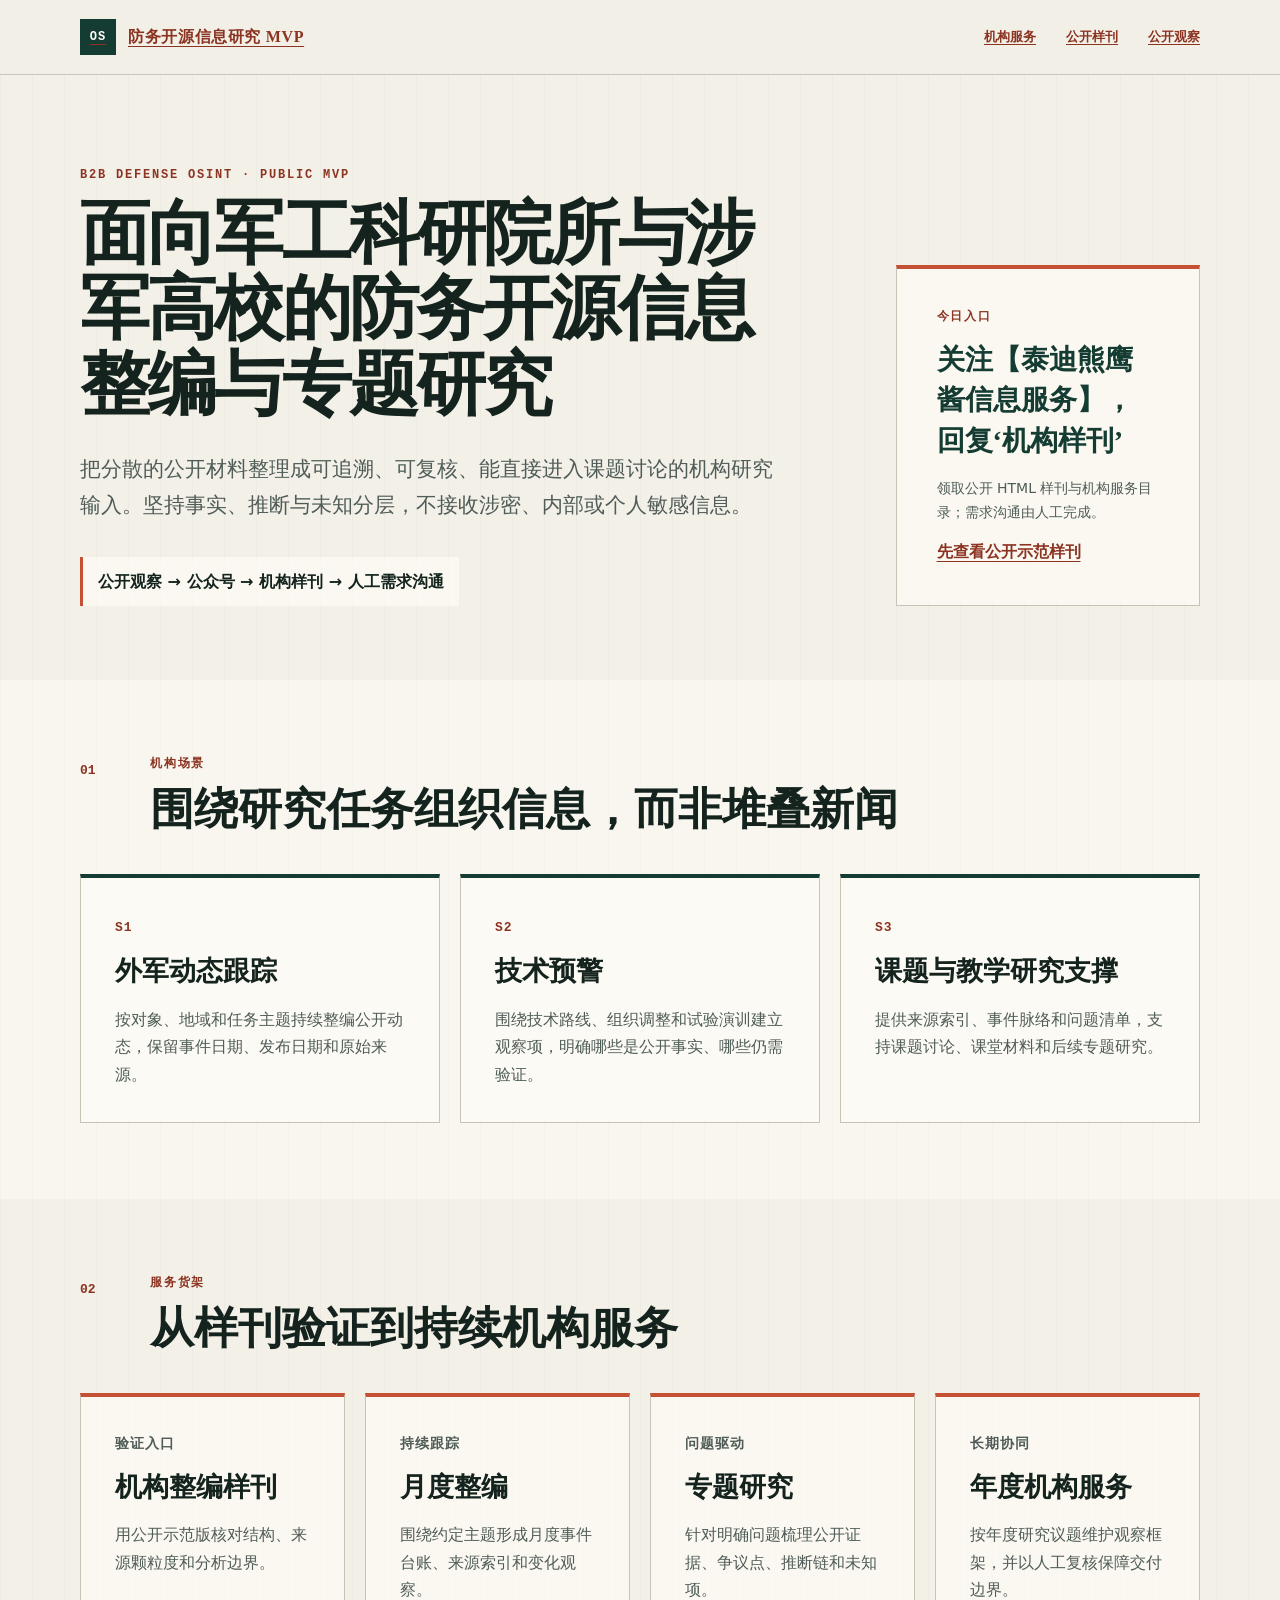
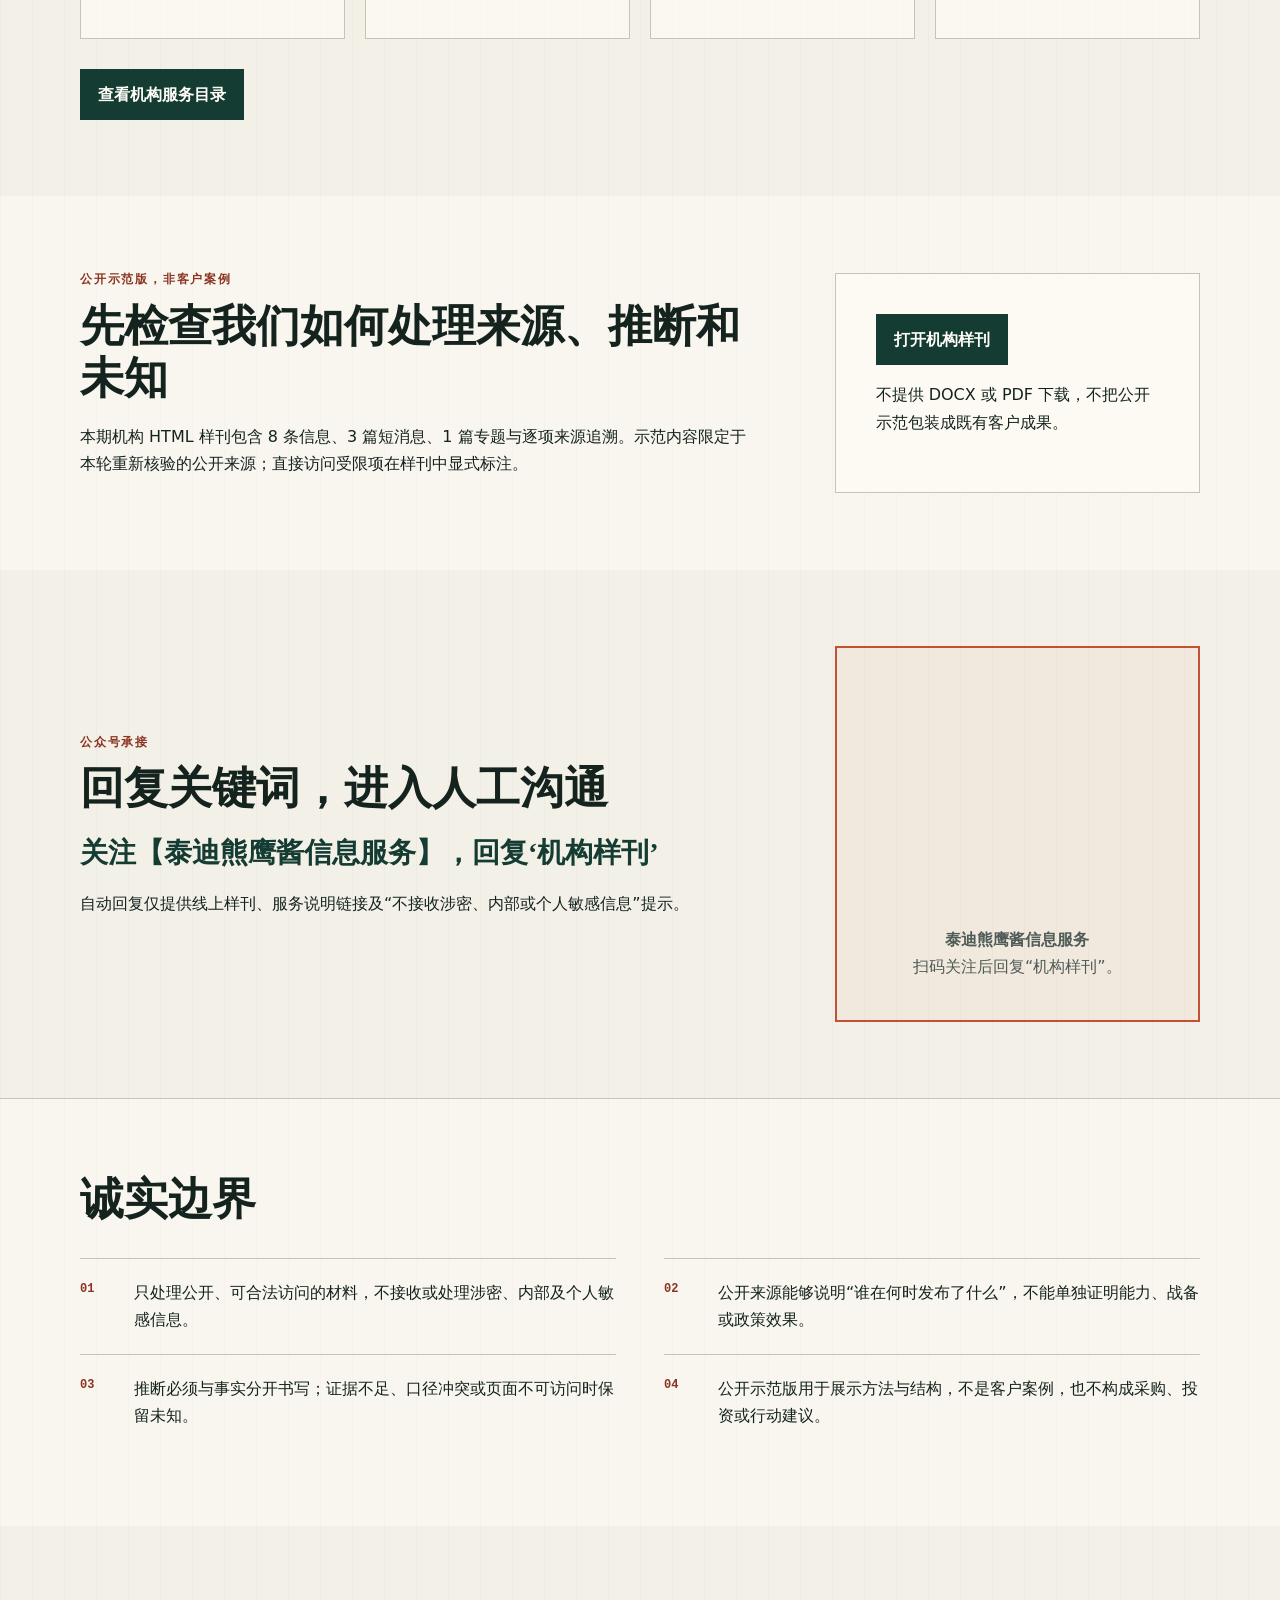
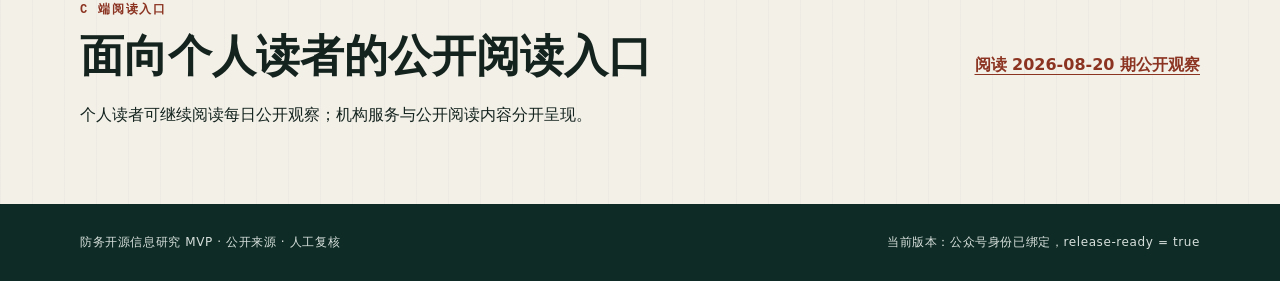
==== commit 23e6decf: "feat: launch B2B defense research MVP" ====
--- a/index.html
+++ b/index.html
@@ -3,216 +3,163 @@
 <head>
   <meta charset="utf-8">
   <meta name="viewport" content="width=device-width, initial-scale=1">
-  <meta name="description" content="防务开源信息研究 MVP：公开来源、逐项标注、明确事实与推断边界。">
-  <meta name="referrer" content="no-referrer">
+  <meta name="description" content="面向军工科研院所与涉军高校的防务开源信息整编、技术预警和专题研究服务。">
+  <meta name="release-ready" content="true">
+  <meta name="wechat-account-name" content="泰迪熊鹰酱信息服务">
   <meta http-equiv="Content-Security-Policy" content="default-src 'none'; style-src 'self'; img-src 'self' data:; base-uri 'none'; form-action 'none'; object-src 'none'; upgrade-insecure-requests">
-  <title>防务开源信息研究 MVP</title>
-  <link rel="icon" href="data:,">
-  <link rel="stylesheet" href="assets/site.css">
+  <title>防务开源信息研究 MVP｜机构服务</title>
+  <link rel="stylesheet" href="assets/site.css?v=20260820-b2b2">
+  <link rel="icon" href="[data-uri]">
 </head>
 <body>
   <header class="site-header">
     <div class="shell header-inner">
-      <div class="wordmark" aria-label="防务开源信息研究 MVP">
+      <a class="wordmark" href="./" aria-label="防务开源信息研究 MVP 首页">
         <span class="wordmark-mark" aria-hidden="true">OS</span>
         <span>防务开源信息研究 MVP</span>
-      </div>
-      <span class="header-note">公开来源 · 逐项标注 · 不做涉密业务</span>
+      </a>
+      <nav class="site-nav" aria-label="主要导航">
+        <a href="services/">机构服务</a>
+        <a href="institution-sample/">公开样刊</a>
+        <a href="editions/2026-08-20/">公开观察</a>
+      </nav>
     </div>
   </header>
 
-  <main id="main">
-    <section class="hero shell" aria-labelledby="edition-title">
-      <div class="eyebrow">OPEN-SOURCE DEFENCE NOTE / 002</div>
-      <div class="hero-grid">
+  <main>
+    <section class="hero b2b-hero" aria-labelledby="hero-title">
+      <div class="shell hero-grid">
         <div>
-          <p class="status-line"><span class="status-dot" aria-hidden="true"></span>公众号草稿待配置</p>
-          <h1 id="edition-title"><span class="title-date">2026-08-20</span> <span class="title-topic">防务开源观察</span></h1>
-          <p class="hero-deck">太空保障与后方韧性：梳理五项公开动态，逐项说明证据范围、推断与未知，不把近期材料包装成 8 月 20 日当日发生。</p>
+          <p class="eyebrow">B2B DEFENSE OSINT · PUBLIC MVP</p>
+          <h1 id="hero-title">面向军工科研院所与涉军高校的防务开源信息整编与专题研究</h1>
+          <p class="hero-deck">把分散的公开材料整理成可追溯、可复核、能直接进入课题讨论的机构研究输入。坚持事实、推断与未知分层，不接收涉密、内部或个人敏感信息。</p>
+          <p class="acquisition-path">公开观察 → 公众号 → 机构样刊 → 人工需求沟通</p>
         </div>
-        <dl class="edition-meta">
-          <div><dt>活动与资料范围</dt><dd>2026-08-05—2026-08-20</dd></div>
-          <div><dt>发布状态</dt><dd>公众号草稿待配置</dd></div>
-          <div><dt>资料类型</dt><dd>政府、军方及公共机构公开稿</dd></div>
-          <div><dt>核验口径</dt><dd>链接、日期与表述逐项对照</dd></div>
-        </dl>
+        <aside class="hero-panel" aria-label="机构获取路径">
+          <p class="kicker">今日入口</p>
+          <p class="wechat-cta">关注【泰迪熊鹰酱信息服务】，回复‘机构样刊’</p>
+          <p class="small-note">领取公开 HTML 样刊与机构服务目录；需求沟通由人工完成。</p>
+          <a class="text-link" href="institution-sample/">先查看公开示范样刊</a>
+        </aside>
       </div>
     </section>
 
-    <section class="brief shell" aria-labelledby="observations-title">
-      <div class="section-heading">
-        <span>01</span>
-        <div>
-          <p class="kicker">五项已核公开动态</p>
-          <h2 id="observations-title">事实记录</h2>
+    <section class="content-section" aria-labelledby="scenarios-title">
+      <div class="shell">
+        <div class="section-heading">
+          <span>01</span>
+          <div><p class="kicker">机构场景</p><h2 id="scenarios-title">围绕研究任务组织信息，而非堆叠新闻</h2></div>
         </div>
-      </div>
-
-      <article class="observation">
-        <div class="observation-index">A</div>
-        <div class="observation-body">
-          <h3>太空战备：综合战备计划扩展评估范围</h3>
-          <p>美军公开视频系统 2026 年 8 月 20 日称，美国太空系统司令部启动综合战备计划，把战备范围从装备交付扩展至组织治理、人员资质和利益相关方协同，并拟以评分卡报告风险。</p>
-          <p class="evidence-limit"><strong>证据限制：</strong>司令部年度计划可支持改革背景，但具体评分卡、目标值和阶段结果尚未公开。</p>
+        <div class="card-grid scenario-grid">
+          <article class="scenario-card">
+            <span class="card-index">S1</span>
+            <h3>外军动态跟踪</h3>
+            <p>按对象、地域和任务主题持续整编公开动态，保留事件日期、发布日期和原始来源。</p>
+          </article>
+          <article class="scenario-card">
+            <span class="card-index">S2</span>
+            <h3>技术预警</h3>
+            <p>围绕技术路线、组织调整和试验演训建立观察项，明确哪些是公开事实、哪些仍需验证。</p>
+          </article>
+          <article class="scenario-card">
+            <span class="card-index">S3</span>
+            <h3>课题与教学研究支撑</h3>
+            <p>提供来源索引、事件脉络和问题清单，支持课题讨论、课堂材料和后续专题研究。</p>
+          </article>
         </div>
-      </article>
-
-      <article class="observation">
-        <div class="observation-index">B</div>
-        <div class="observation-body">
-          <h3>太空后勤：NASA 与军方讨论供应链和在轨后勤</h3>
-          <p>美军公开视频系统 2026 年 8 月 20 日称，美国航天局物流管理人员于 8 月 5 日至 6 日赴太空系统司令部参加产品保障经理论坛，讨论供应链、仓储资源和在轨后勤。</p>
-          <p class="evidence-limit"><strong>证据限制：</strong>美国航天局资料可支持相关退役任务资产处置背景，但共享清单、协议内容和项目成效未公开。</p>
-        </div>
-      </article>
-
-      <article class="observation">
-        <div class="observation-index">C</div>
-        <div class="observation-body">
-          <h3>伙伴轮训：墨西哥陆军车队赴联合战备训练中心</h3>
-          <p>美军公开视频系统 2026 年 8 月 19 日称，美陆军自 8 月 16 日起协调墨西哥陆军车队前往波尔克堡，参加联合战备训练中心 26-10 轮换。</p>
-          <p class="evidence-limit"><strong>证据限制：</strong>目前未找到可独立核验当次参训规模、装备、课目和考核结果的第二来源，本条具体活动按单一美方稿件处理。</p>
-        </div>
-      </article>
-
-      <article class="observation">
-        <div class="observation-index">D</div>
-        <div class="observation-body">
-          <h3>港口应急：布朗特岛启用 48 号消防站</h3>
-          <p>美军公开视频系统 2026 年 8 月 19 日称，杰克逊维尔市当日在海军陆战队布朗特岛支援设施外启用 48 号消防站，同时服务军用设施、港口和周边社区。</p>
-          <p class="evidence-limit"><strong>证据限制：</strong>市消防部门和港务局资料可交叉支持选址、军港合作和水上响应设计，实际响应改善尚无公开测试。</p>
-        </div>
-      </article>
-
-      <article class="observation">
-        <div class="observation-index">E</div>
-        <div class="observation-body">
-          <h3>联盟卫勤：美德更新公共卫生合作备忘录</h3>
-          <p>美军公开视频系统 2026 年 8 月 20 日称，美德军事医学机构于 8 月 12 日至 13 日在慕尼黑更新公共卫生合作备忘录，范围涉及传染病预防、兽医与食品安全、军事药剂和血液保障。</p>
-          <p class="evidence-limit"><strong>证据限制：</strong>美国陆军既往资料可支持双方长期合作背景，但新版协议期限、资源投入和执行指标未公开。</p>
-        </div>
-      </article>
-    </section>
-
-    <section class="inference shell" aria-labelledby="inference-title">
-      <div class="section-heading light-heading">
-        <span>02</span>
-        <div>
-          <p class="kicker">明确标注的分析层</p>
-          <h2 id="inference-title">推断与未知</h2>
-        </div>
-      </div>
-      <blockquote>
-        <p><strong>推断：</strong>上述动态共同指向太空能力生成、军民供应链、伙伴轮训、战略港口应急和联盟卫勤等保障环节。可谨慎观察美方把战备管理向组织与后方基础设施延伸的趋势。</p>
-      </blockquote>
-      <p class="inference-limit">这一归纳不能用来推定成熟在轨保障、联合作战融合或战时保障能力已经形成。</p>
-      <p class="inference-limit"><strong>未知：</strong>公开资料不足以确认太空战备评分目标、军民共享资产、墨军参训规模、港口压力测试、新版卫勤协议投入及上述措施的实际效果。</p>
-    </section>
-
-    <section class="sources shell" aria-labelledby="sources-title">
-      <div class="section-heading">
-        <span>03</span>
-        <div>
-          <p class="kicker">10 项链接可独立打开复核</p>
-          <h2 id="sources-title">来源索引</h2>
-        </div>
-      </div>
-      <ol class="source-list">
-        <li>
-          <span class="source-org">DVIDS · 2026-08-20</span>
-          <a href="https://www.dvidshub.net/news/572796/redefining-readiness-inside-space-systems-commands-comprehensive-readiness-campaign" target="_blank" rel="noreferrer noopener">Redefining Readiness: Inside Space Systems Command's Comprehensive Readiness Campaign</a>
-        </li>
-        <li>
-          <span class="source-org">U.S. Space Systems Command · 2026-01-22</span>
-          <a href="https://www.ssc.spaceforce.mil/Newsroom/Article/4385946/ssc-commander-releases-2026-commitments-command-plan-updates" target="_blank" rel="noreferrer noopener">SSC Commander Releases 2026 Commitments, Command Plan Updates</a>
-        </li>
-        <li>
-          <span class="source-org">DVIDS · 2026-08-20</span>
-          <a href="https://www.dvidshub.net/news/572793/nasa-space-systems-command-product-support-managers-meet-discuss-logistics" target="_blank" rel="noreferrer noopener">NASA, Space Systems Command product support managers meet to discuss logistics</a>
-        </li>
-        <li>
-          <span class="source-org">NASA · 2022-04-28</span>
-          <a href="https://www.nasa.gov/centers-and-facilities/armstrong/nasa-partner-decide-to-conclude-sofia-mission/" target="_blank" rel="noreferrer noopener">NASA, Partner Decide to Conclude SOFIA Mission</a>
-        </li>
-        <li>
-          <span class="source-org">DVIDS · 2026-08-19</span>
-          <a href="https://www.dvidshub.net/news/572785/us-army-coordinates-safe-transit-mexican-military-convoy-joint-readiness-training-center-la" target="_blank" rel="noreferrer noopener">U.S. Army Coordinates Safe Transit of Mexican Military Convoy to Joint Readiness Training Center, La.</a>
-        </li>
-        <li>
-          <span class="source-org">DVIDS · 2026-08-19</span>
-          <a href="https://www.dvidshub.net/news/572777/blount-island-fire-station-opens-bolstering-emergency-response-marines-and-port-operations" target="_blank" rel="noreferrer noopener">Blount Island fire station opens, bolstering emergency response for Marines and port operations</a>
-        </li>
-        <li>
-          <span class="source-org">Jacksonville Fire and Rescue Department · 2025-08-11</span>
-          <a href="https://www.myjfrd.com/news/jfrd-breaks-ground-on-new-station-48-at-blount-island" target="_blank" rel="noreferrer noopener">JFRD Breaks Ground on New Station 48 at Blount Island</a>
-        </li>
-        <li>
-          <span class="source-org">Jacksonville Port Authority · 2023-09-28</span>
-          <a href="https://www.jaxport.com/index.php?field-id=7&amp;form-id=4&amp;gf-download=2023%2F09%2FBoard.Packet.2023.09.28.pdf&amp;gv-iframe=true&amp;hash=42d72b599cc5ab5f92950180cfaebc2f3598e1b9ae006e2b716311106970a34a" target="_blank" rel="noreferrer noopener">JAXPORT Board Packet - Blount Island Fire Station</a>
-        </li>
-        <li>
-          <span class="source-org">DVIDS · 2026-08-20</span>
-          <a href="https://www.dvidshub.net/news/572798/us-and-german-military-medical-commands-modernize-public-health-partnership" target="_blank" rel="noreferrer noopener">U.S. and German military medical commands modernize public health partnership</a>
-        </li>
-        <li>
-          <span class="source-org">U.S. Army · 2023-05-17</span>
-          <a href="https://www.army.mil/article/266772/public_health_command_europe_hosts_68th_international_military_veterinary_symposium" target="_blank" rel="noreferrer noopener">Public Health Command Europe hosts 68th International Military Veterinary Symposium</a>
-        </li>
-      </ol>
-    </section>
-
-    <section class="sources shell" aria-labelledby="history-title">
-      <div class="section-heading">
-        <span>04</span>
-        <div>
-          <p class="kicker">连续七期可回溯</p>
-          <h2 id="history-title">历史期次</h2>
-        </div>
-      </div>
-      <ol class="source-list">
-        <li><span class="source-org">2026-08-20</span><a href="editions/2026-08-20/">2026-08-20 期完整观察</a></li>
-        <li><span class="source-org">2026-08-19</span><a href="editions/2026-08-19/">2026-08-19 期完整观察</a></li>
-        <li><span class="source-org">2026-08-18</span><a href="editions/2026-08-18/">2026-08-18 期完整观察</a></li>
-        <li><span class="source-org">2026-08-17</span><a href="editions/2026-08-17/">2026-08-17 期完整观察</a></li>
-        <li><span class="source-org">2026-08-16</span><a href="editions/2026-08-16/">2026-08-16 期完整观察</a></li>
-        <li><span class="source-org">2026-08-15</span><a href="editions/2026-08-15/">2026-08-15 期完整观察</a></li>
-        <li><span class="source-org">2026-08-14</span><a href="editions/2026-08-14/">2026-08-14 期完整观察</a></li>
-      </ol>
-    </section>
-
-    <section class="audiences shell" aria-labelledby="audiences-title">
-      <div class="section-heading">
-        <span>04</span>
-        <div><p class="kicker">后续入口</p><h2 id="audiences-title">面向机构与个人读者</h2></div>
-      </div>
-      <div class="audience-grid">
-        <article class="audience-card" id="for-business" aria-labelledby="business-title">
-          <span class="audience-label">B 端</span><h3 id="business-title">机构试用与样刊</h3>
-          <p>用于观察公开来源编排、证据标注与阅读体验，不承诺尚未验证的服务能力。</p>
-          <p class="cta-state">机构试用/样刊功能待公众号主体信息补齐后开放</p>
-        </article>
-        <article class="audience-card" id="for-readers" aria-labelledby="readers-title">
-          <span class="audience-label">C 端</span><h3 id="readers-title">每日公开观察</h3>
-          <p>持续提供可回到原始链接复核的短篇观察，并明确事实、推断与未知项。</p>
-          <p class="cta-state">收藏每日公开观察；公众号信息待配置</p>
-        </article>
       </div>
     </section>
 
-    <section class="boundaries shell" aria-labelledby="boundaries-title">
-      <h2 id="boundaries-title">诚实边界</h2>
-      <div class="boundary-grid">
-        <p><span>01</span>本期只使用政府、军方和公共机构公开材料，没有独立现场核验，也不接收或处理涉密信息。</p>
-        <p><span>02</span>部分交叉来源只能支持制度背景或项目存在，不能独立证明本次活动的全部细节。</p>
-        <p><span>03</span>管理改革、论坛、训练和设施启用不能直接等同实战能力或战备提升。</p>
-        <p><span>04</span>公开材料未披露的指标、兵力、协议投入和效果评估保持未知。</p>
-        <p><span>05</span>进入待审账本不等于已创建微信草稿、公开发布、群发成功或读者送达；本站目前不收集个人信息。</p>
+    <section class="content-section service-shelf" aria-labelledby="services-title">
+      <div class="shell">
+        <div class="section-heading">
+          <span>02</span>
+          <div><p class="kicker">服务货架</p><h2 id="services-title">从样刊验证到持续机构服务</h2></div>
+        </div>
+        <div class="card-grid service-grid">
+          <article class="service-card">
+            <p class="service-stage">验证入口</p>
+            <h3>机构整编样刊</h3>
+            <p>用公开示范版核对结构、来源颗粒度和分析边界。</p>
+          </article>
+          <article class="service-card">
+            <p class="service-stage">持续跟踪</p>
+            <h3>月度整编</h3>
+            <p>围绕约定主题形成月度事件台账、来源索引和变化观察。</p>
+          </article>
+          <article class="service-card">
+            <p class="service-stage">问题驱动</p>
+            <h3>专题研究</h3>
+            <p>针对明确问题梳理公开证据、争议点、推断链和未知项。</p>
+          </article>
+          <article class="service-card">
+            <p class="service-stage">长期协同</p>
+            <h3>年度机构服务</h3>
+            <p>按年度研究议题维护观察框架，并以人工复核保障交付边界。</p>
+          </article>
+        </div>
+        <p class="section-action"><a class="button-link" href="services/">查看机构服务目录</a></p>
+      </div>
+    </section>
+
+    <section class="content-section sample-promo" aria-labelledby="sample-title">
+      <div class="shell split-panel">
+        <div>
+          <p class="kicker">公开示范版，非客户案例</p>
+          <h2 id="sample-title">先检查我们如何处理来源、推断和未知</h2>
+          <p>本期机构 HTML 样刊包含 8 条信息、3 篇短消息、1 篇专题与逐项来源追溯。示范内容限定于本轮重新核验的公开来源；直接访问受限项在样刊中显式标注。</p>
+        </div>
+        <div class="action-panel">
+          <a class="button-link" href="institution-sample/">打开机构样刊</a>
+          <p>不提供 DOCX 或 PDF 下载，不把公开示范包装成既有客户成果。</p>
+        </div>
+      </div>
+    </section>
+
+    <section class="content-section wechat-section" aria-labelledby="wechat-title">
+      <div class="shell split-panel">
+        <div>
+          <p class="kicker">公众号承接</p>
+          <h2 id="wechat-title">回复关键词，进入人工沟通</h2>
+          <p class="wechat-cta">关注【泰迪熊鹰酱信息服务】，回复‘机构样刊’</p>
+          <p>自动回复仅提供线上样刊、服务说明链接及“不接收涉密、内部或个人敏感信息”提示。</p>
+        </div>
+        <figure class="wechat-identity" data-binding-state="bound" aria-label="公众号二维码">
+          <img class="wechat-qr" src="assets/wechat-qr.jpg" alt="泰迪熊鹰酱信息服务公众号二维码" width="1280" height="1280" loading="eager" decoding="async">
+          <figcaption><strong>泰迪熊鹰酱信息服务</strong><br>扫码关注后回复“机构样刊”。</figcaption>
+        </figure>
+      </div>
+    </section>
+
+    <section class="content-section boundaries" aria-labelledby="boundaries-title">
+      <div class="shell">
+        <h2 id="boundaries-title">诚实边界</h2>
+        <ol class="boundary-list">
+          <li>只处理公开、可合法访问的材料，不接收或处理涉密、内部及个人敏感信息。</li>
+          <li>公开来源能够说明“谁在何时发布了什么”，不能单独证明能力、战备或政策效果。</li>
+          <li>推断必须与事实分开书写；证据不足、口径冲突或页面不可访问时保留未知。</li>
+          <li>公开示范版用于展示方法与结构，不是客户案例，也不构成采购、投资或行动建议。</li>
+        </ol>
+      </div>
+    </section>
+
+    <section class="content-section readers" id="for-readers" aria-labelledby="readers-title">
+      <div class="shell reader-strip">
+        <div>
+          <p class="kicker">C 端阅读入口</p>
+          <h2 id="readers-title">面向个人读者的公开阅读入口</h2>
+          <p>个人读者可继续阅读每日公开观察；机构服务与公开阅读内容分开呈现。</p>
+        </div>
+        <a class="text-link" href="editions/2026-08-20/">阅读 2026-08-20 期公开观察</a>
       </div>
     </section>
   </main>
 
   <footer class="site-footer">
-    <div class="shell"><p>防务开源信息研究 MVP</p><p>样例页 · 公开资料研究用途 · 最后更新 2026-08-20</p></div>
+    <div class="shell">
+      <p>防务开源信息研究 MVP · 公开来源 · 人工复核</p>
+      <p>当前版本：公众号身份已绑定，release-ready = true</p>
+    </div>
   </footer>
 </body>
 </html>
--- a/assets/site.css
+++ b/assets/site.css
@@ -296,3 +296,349 @@
 @media (prefers-reduced-motion: reduce) {
   html { scroll-behavior: auto; }
 }
+
+/* B2B acquisition pages */
+.site-nav {
+  display: flex;
+  align-items: center;
+  justify-content: flex-end;
+  gap: clamp(14px, 3vw, 30px);
+  font-size: 13px;
+  font-weight: 700;
+}
+
+.site-nav a[aria-current="page"] {
+  color: var(--ink);
+  text-decoration-thickness: 3px;
+}
+
+.content-section { padding: 76px 0; }
+.content-section:nth-of-type(even) { background: rgba(255, 253, 247, .42); }
+
+.b2b-hero h1 {
+  max-width: 860px;
+  font-size: clamp(42px, 5.6vw, 70px);
+}
+
+.acquisition-path {
+  width: fit-content;
+  max-width: 100%;
+  margin: 34px 0 0;
+  padding: 11px 15px;
+  border-left: 3px solid var(--accent);
+  color: var(--ink);
+  background: rgba(255, 253, 247, .64);
+  font-weight: 700;
+  overflow-wrap: anywhere;
+}
+
+.hero-panel,
+.action-panel,
+.wechat-identity {
+  padding: clamp(26px, 4vw, 40px);
+  border: 1px solid var(--line);
+  background: rgba(255, 253, 247, .7);
+}
+
+.hero-panel { border-top: 4px solid var(--accent); }
+.hero-panel p:first-child { margin-top: 0; }
+
+.wechat-cta {
+  margin: 14px 0;
+  color: var(--forest);
+  font-family: "Noto Serif SC", SimSun, serif;
+  font-size: clamp(20px, 2.5vw, 28px);
+  font-weight: 700;
+  line-height: 1.45;
+  overflow-wrap: anywhere;
+}
+
+.small-note,
+.service-stage,
+.access-note { color: var(--ink-soft); font-size: 14px; }
+
+.text-link,
+.button-link { font-weight: 700; }
+
+.button-link {
+  display: inline-block;
+  padding: 12px 18px;
+  color: var(--white);
+  background: var(--forest);
+  text-decoration: none;
+}
+
+.button-link:hover { color: var(--white); background: var(--accent-dark); }
+
+.card-grid { display: grid; gap: 20px; }
+.scenario-grid { grid-template-columns: repeat(3, minmax(0, 1fr)); }
+.service-grid { grid-template-columns: repeat(4, minmax(0, 1fr)); }
+
+.scenario-card,
+.service-card,
+.short-message {
+  min-width: 0;
+  padding: clamp(24px, 3vw, 34px);
+  border: 1px solid var(--line);
+  background: rgba(255, 253, 247, .68);
+}
+
+.scenario-card { border-top: 4px solid var(--forest); }
+.service-card { border-top: 4px solid var(--accent); }
+
+.scenario-card h3,
+.service-card h3,
+.short-message h3 {
+  margin: 14px 0 10px;
+  font-size: clamp(21px, 2.2vw, 27px);
+  line-height: 1.35;
+}
+
+.scenario-card p:last-child,
+.service-card p:last-child { margin-bottom: 0; color: var(--ink-soft); }
+
+.card-index,
+.sample-index,
+.trace-item > div > span,
+.process-list span {
+  color: var(--accent-dark);
+  font: 700 13px/1 ui-monospace, Consolas, monospace;
+  letter-spacing: .08em;
+}
+
+.service-stage {
+  margin: 0;
+  font-weight: 700;
+  letter-spacing: .08em;
+}
+
+.section-action { margin: 30px 0 0; }
+
+.split-panel {
+  display: grid;
+  grid-template-columns: minmax(0, 1.3fr) minmax(280px, .7fr);
+  gap: clamp(28px, 6vw, 76px);
+  align-items: center;
+}
+
+.split-panel h2,
+.reader-strip h2,
+.process-section h2,
+.wechat-section h2 {
+  margin: 0 0 18px;
+  font-size: clamp(29px, 4vw, 44px);
+  line-height: 1.18;
+}
+
+.pending-label,
+.demo-label {
+  width: fit-content;
+  margin: 0 0 14px;
+  padding: 7px 10px;
+  color: var(--accent-dark);
+  border: 1px solid rgba(196, 81, 51, .38);
+  background: rgba(196, 81, 51, .08);
+  font: 700 12px/1.2 ui-monospace, Consolas, monospace;
+  letter-spacing: .08em;
+}
+
+.wechat-identity {
+  display: block;
+  margin: 0;
+  border: 2px solid var(--accent);
+  background: rgba(196, 81, 51, .05);
+}
+
+.wechat-identity img {
+  display: block;
+  width: 100%;
+  max-width: 220px;
+  height: auto;
+  margin: 0 auto;
+}
+
+.wechat-identity figcaption {
+  margin-top: 18px;
+  color: var(--ink-soft);
+  line-height: 1.7;
+  text-align: center;
+  overflow-wrap: anywhere;
+}
+
+.boundary-list {
+  display: grid;
+  grid-template-columns: repeat(2, minmax(0, 1fr));
+  gap: 0 48px;
+  margin: 0;
+  padding: 0;
+  list-style: none;
+  counter-reset: boundary;
+}
+
+.boundary-list li {
+  display: grid;
+  grid-template-columns: 42px minmax(0, 1fr);
+  gap: 12px;
+  padding: 20px 0;
+  border-top: 1px solid var(--line);
+  counter-increment: boundary;
+}
+
+.boundary-list li::before {
+  content: "0" counter(boundary);
+  color: var(--accent-dark);
+  font: 700 12px/1.7 ui-monospace, Consolas, monospace;
+}
+
+.reader-strip {
+  display: flex;
+  align-items: center;
+  justify-content: space-between;
+  gap: 40px;
+}
+
+.reader-strip > div { max-width: 760px; }
+.reader-strip p:last-child { margin-bottom: 0; }
+
+.narrow-shell { max-width: 920px; }
+.page-hero h1 { font-size: clamp(48px, 8vw, 86px); }
+
+.service-detail-list { border-top: 3px solid var(--ink); }
+
+.service-detail {
+  display: grid;
+  grid-template-columns: minmax(220px, .7fr) minmax(0, 1.3fr);
+  gap: clamp(28px, 6vw, 80px);
+  padding: clamp(34px, 5vw, 58px) 0;
+  border-bottom: 1px solid var(--line);
+}
+
+.service-detail h2 {
+  margin: 12px 0 0;
+  font-size: clamp(28px, 4vw, 42px);
+  line-height: 1.2;
+}
+
+.service-detail p:first-child { margin-top: 0; }
+
+.process-list {
+  display: grid;
+  grid-template-columns: repeat(4, minmax(0, 1fr));
+  gap: 18px;
+  margin: 0;
+  padding: 0;
+  list-style: none;
+}
+
+.process-list li {
+  min-width: 0;
+  padding: 25px;
+  border-top: 3px solid var(--forest);
+  background: rgba(255, 253, 247, .6);
+}
+
+.process-list p { margin-bottom: 0; }
+
+.sample-hero h1 {
+  font-size: clamp(40px, 6vw, 70px);
+}
+
+.sample-list { border-top: 3px solid var(--ink); }
+
+.sample-item {
+  display: grid;
+  grid-template-columns: 62px minmax(0, 1fr);
+  gap: 20px;
+  padding: clamp(34px, 5vw, 58px) 0;
+  border-bottom: 1px solid var(--line);
+}
+
+.sample-index {
+  padding-top: 8px;
+  color: var(--accent);
+  font-size: 28px;
+}
+
+.sample-item h3 {
+  margin: 5px 0 18px;
+  font-size: clamp(25px, 3.5vw, 36px);
+  line-height: 1.3;
+}
+
+.sample-item p { max-width: 870px; }
+
+.item-tag {
+  margin: 0;
+  color: var(--accent-dark);
+  font: 700 12px/1.4 ui-monospace, Consolas, monospace;
+  letter-spacing: .1em;
+}
+
+.short-grid {
+  display: grid;
+  grid-template-columns: repeat(3, minmax(0, 1fr));
+  gap: 20px;
+}
+
+.analysis-section { margin-inline: auto; }
+
+.topical-analysis {
+  max-width: 930px;
+  padding-left: 70px;
+  border-left: 2px solid var(--accent);
+}
+
+.topical-analysis p {
+  margin: 0 0 22px;
+  color: #e8eeeb;
+  font-size: clamp(17px, 2vw, 20px);
+}
+
+.trace-list { border-top: 3px solid var(--ink); }
+
+.trace-item {
+  display: grid;
+  grid-template-columns: minmax(210px, .65fr) minmax(0, 1.35fr);
+  gap: clamp(24px, 5vw, 66px);
+  padding: 30px 0;
+  border-bottom: 1px solid var(--line);
+}
+
+.trace-item h3 {
+  margin: 10px 0 0;
+  font-size: 22px;
+  line-height: 1.35;
+}
+
+.trace-item ul { margin: 0; padding-left: 20px; }
+.trace-item li + li { margin-top: 10px; }
+.trace-item a { overflow-wrap: anywhere; }
+.access-note { grid-column: 2; margin: 0; }
+
+.site-footer a { color: var(--white); }
+
+@media (max-width: 900px) {
+  .service-grid,
+  .process-list { grid-template-columns: repeat(2, minmax(0, 1fr)); }
+}
+
+@media (max-width: 760px) {
+  .header-inner { align-items: flex-start; flex-direction: column; padding-block: 16px; }
+  .site-nav { width: 100%; justify-content: flex-start; flex-wrap: wrap; }
+  .content-section { padding: 56px 0; }
+  .b2b-hero h1,
+  .sample-hero h1 { font-size: clamp(34px, 9vw, 43px); }
+  .scenario-grid,
+  .service-grid,
+  .short-grid,
+  .split-panel,
+  .service-detail,
+  .process-list,
+  .trace-item,
+  .boundary-list { grid-template-columns: 1fr; }
+  .reader-strip { align-items: flex-start; flex-direction: column; gap: 18px; }
+  .sample-item { grid-template-columns: 42px minmax(0, 1fr); gap: 12px; }
+  .sample-index { font-size: 21px; }
+  .topical-analysis { padding-left: 24px; }
+  .access-note { grid-column: 1; }
+}
